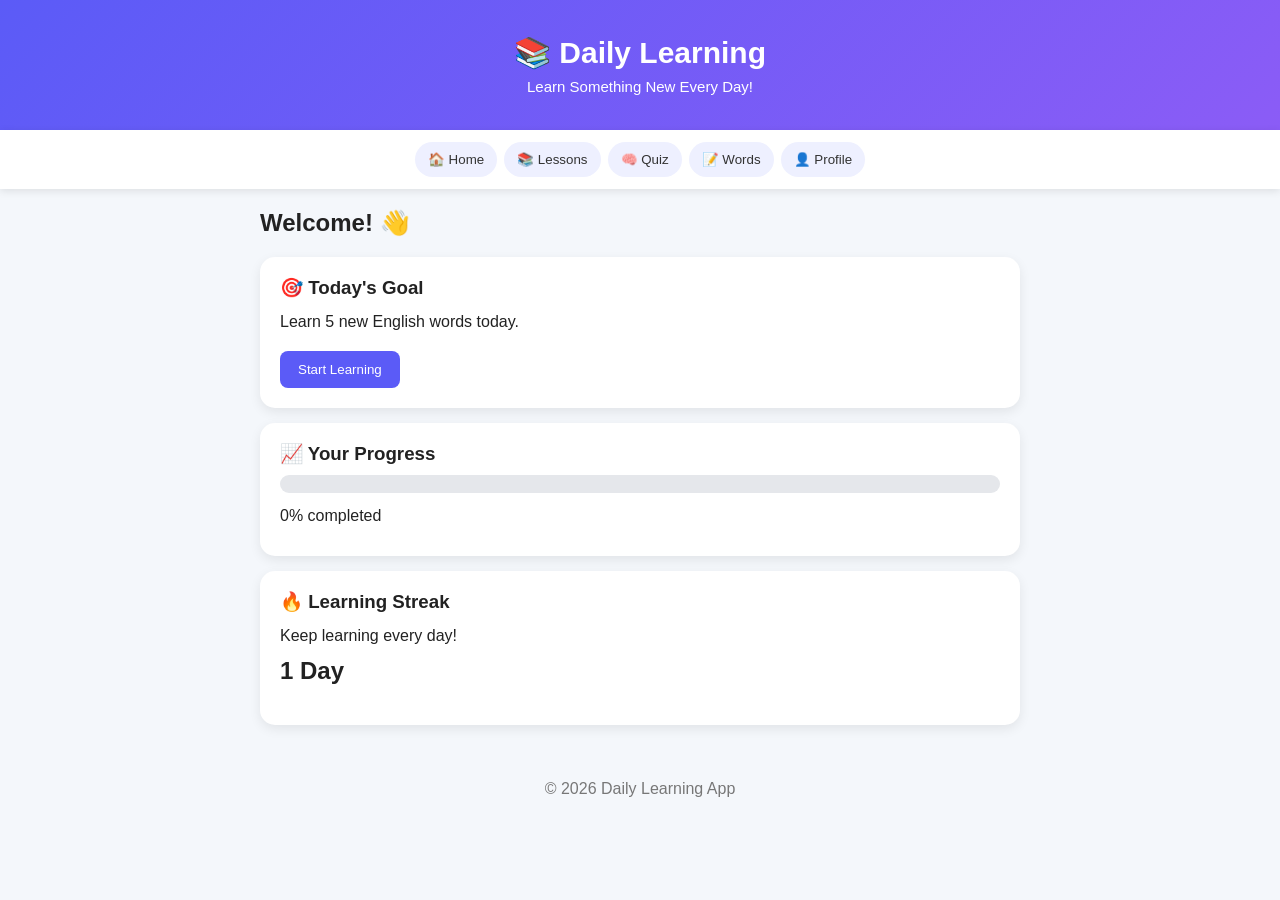
==== index.html @ ad8fcca2 "Create index.html" ====
<!DOCTYPE html>
<html lang="en">
<head>
<meta charset="UTF-8">
<meta name="viewport" content="width=device-width, initial-scale=1.0">

<title>Daily Learning App</title>

<style>
* {
    box-sizing: border-box;
    margin: 0;
    padding: 0;
}

body {
    font-family: Arial, sans-serif;
    background: #f4f7fb;
    color: #222;
    padding-bottom: 80px;
}

header {
    background: linear-gradient(135deg, #5b5bf7, #8b5cf6);
    color: white;
    text-align: center;
    padding: 35px 20px;
}

header h1 {
    font-size: 30px;
    margin-bottom: 8px;
}

header p {
    font-size: 15px;
}

nav {
    display: flex;
    justify-content: center;
    flex-wrap: wrap;
    gap: 7px;
    background: white;
    padding: 12px;
    box-shadow: 0 2px 8px rgba(0,0,0,0.1);
}

nav button {
    background: #eef0ff;
    color: #333;
    border: none;
    padding: 10px 13px;
    border-radius: 20px;
    cursor: pointer;
}

nav button:hover {
    background: #5b5bf7;
    color: white;
}

main {
    max-width: 800px;
    margin: auto;
    padding: 20px;
}

.page {
    display: none;
}

.page.active {
    display: block;
}

h2 {
    margin-bottom: 20px;
}

.card,
.word {
    background: white;
    padding: 20px;
    margin-bottom: 15px;
    border-radius: 15px;
    box-shadow: 0 4px 12px rgba(0,0,0,0.08);
}

.card h3,
.word h3 {
    margin-bottom: 10px;
}

.card p,
.word p {
    line-height: 1.6;
    margin-bottom: 8px;
}

.action-btn {
    background: #5b5bf7;
    color: white;
    border: none;
    padding: 11px 18px;
    border-radius: 8px;
    cursor: pointer;
    margin-top: 8px;
}

.action-btn:hover {
    opacity: 0.85;
}

.progress {
    width: 100%;
    height: 18px;
    background: #e5e7eb;
    border-radius: 20px;
    overflow: hidden;
    margin: 10px 0;
}

#progressBar {
    width: 0%;
    height: 100%;
    background: #5b5bf7;
    transition: 0.4s;
}

.quiz-option {
    display: block;
    width: 100%;
    text-align: left;
    margin: 8px 0;
    padding: 12px;
    border: none;
    border-radius: 8px;
    background: #eef0ff;
    cursor: pointer;
}

.quiz-option:hover {
    background: #dfe2ff;
}

#quizResult {
    margin-top: 15px;
    font-weight: bold;
}

footer {
    text-align: center;
    color: #777;
    padding: 20px;
}

@media (max-width: 600px) {

    header h1 {
        font-size: 25px;
    }

    nav button {
        font-size: 12px;
        padding: 8px 10px;
    }

    main {
        padding: 15px;
    }
}
</style>
</head>

<body>

<header>
    <h1>📚 Daily Learning</h1>
    <p>Learn Something New Every Day!</p>
</header>

<nav>
    <button onclick="showPage('home')">🏠 Home</button>
    <button onclick="showPage('lessons')">📚 Lessons</button>
    <button onclick="showPage('quiz')">🧠 Quiz</button>
    <button onclick="showPage('words')">📝 Words</button>
    <button onclick="showPage('profile')">👤 Profile</button>
</nav>

<main>

<!-- HOME -->
<section id="home" class="page active">

    <h2>Welcome! 👋</h2>

    <div class="card">
        <h3>🎯 Today's Goal</h3>
        <p>Learn 5 new English words today.</p>

        <button class="action-btn"
                onclick="showPage('words')">
            Start Learning
        </button>
    </div>

    <div class="card">

        <h3>📈 Your Progress</h3>

        <div class="progress">
            <div id="progressBar"></div>
        </div>

        <p id="progressText">
            0% completed
        </p>

    </div>

    <div class="card">
        <h3>🔥 Learning Streak</h3>
        <p>Keep learning every day!</p>
        <h2 id="streak">1 Day</h2>
    </div>

</section>


<!-- LESSONS -->
<section id="lessons" class="page">

    <h2>📚 Daily Lessons</h2>

    <div class="card">
        <h3>🗣️ English Speaking</h3>
        <p>
            Learn simple English sentences
            for daily conversations.
        </p>

        <button class="action-btn"
                onclick="completeLesson()">
            Complete Lesson
        </button>
    </div>

    <div class="card">

        <h3>💰 Finance Basics</h3>

        <p>
            Learn basic concepts of finance,
            investment and money management.
        </p>

        <button class="action-btn"
                onclick="completeLesson()">
            Complete Lesson
        </button>

    </div>

    <div class="card">

        <h3>💼 Career Skills</h3>

        <p>
            Improve communication,
            interview and professional skills.
        </p>

        <button class="action-btn"
                onclick="completeLesson()">
            Complete Lesson
        </button>

    </div>

</section>


<!-- QUIZ -->
<section id="quiz" class="page">

    <h2>🧠 Daily Quiz</h2>

    <div class="card">

        <h3>
            What does "Confident" mean?
        </h3>

        <button class="quiz-option"
                onclick="checkAnswer(false)">
            A. Afraid
        </button>

        <button class="quiz-option"
                onclick="checkAnswer(true)">
            B. Sure about yourself
        </button>

        <button class="quiz-option"
                onclick="checkAnswer(false)">
            C. Confused
        </button>

        <p id="quizResult"></p>

    </div>

</section>


<!-- WORDS -->
<section id="words" class="page">

    <h2>📝 Today's 5 Words</h2>

    <div class="word">
        <h3>1. Confident</h3>
        <p><b>Meaning:</b> Feeling sure about yourself.</p>
        <p><b>Example:</b> I am confident about my presentation.</p>
    </div>

    <div class="word">
        <h3>2. Improve</h3>
        <p><b>Meaning:</b> To become better.</p>
        <p><b>Example:</b> I want to improve my English.</p>
    </div>

    <div class="word">
        <h3>3. Career</h3>
        <p><b>Meaning:</b> Your professional journey.</p>
        <p><b>Example:</b> I want a successful career.</p>
    </div>

    <div class="word">
        <h3>4. Invest</h3>
        <p><b>Meaning:</b> Put money into something for future benefit.</p>
        <p><b>Example:</b> I want to invest my money wisely.</p>
    </div>

    <div class="word">
        <h3>5. Opportunity</h3>
        <p><b>Meaning:</b> A good chance to do something.</p>
        <p><b>Example:</b> This job is a great opportunity.</p>
    </div>

</section>


<!-- PROFILE -->
<section id="profile" class="page">

    <h2>👤 My Profile</h2>

    <div class="card">

        <h3>Student</h3>

        <p>🎯 Goal: Learn every day</p>

        <p>🔥 Learning streak:
            <span id="profileStreak">1 day</span>
        </p>

        <p>
            📚 Lessons completed:
            <span id="lessonsCompleted">0</span>
        </p>

        <p>
            🧠 Quiz Score:
            <span id="quizScore">0</span>
        </p>

    </div>

</section>

</main>


<footer>
    <p>© 2026 Daily Learning App</p>
</footer>


<script>

let progress = 0;
let lessons = 0;
let score = 0;


/* PAGE NAVIGATION */

function showPage(pageName) {

    const pages =
        document.querySelectorAll(".page");

    pages.forEach(function(page) {

        page.classList.remove("active");

    });

    document
        .getElementById(pageName)
        .classList.add("active");

    window.scrollTo({
        top: 0,
        behavior: "smooth"
    });
}


/* COMPLETE LESSON */

function completeLesson() {

    if (progress < 100) {

        progress += 20;

    }

    lessons++;

    if (progress > 100) {

        progress = 100;

    }

    document
        .getElementById("progressBar")
        .style.width = progress + "%";

    document
        .getElementById("progressText")
        .innerText =
        progress + "% completed";

    document
        .getElementById("lessonsCompleted")
        .innerText = lessons;

    alert("🎉 Lesson completed!");

}


/* QUIZ */

function checkAnswer(correct) {

    const result =
        document.getElementById("quizResult");

    if (correct) {

        result.innerText =
            "✅ Correct! Great job!";

        score++;

        document
            .getElementById("quizScore")
            .innerText = score;

    } else {

        result.innerText =
            "❌ Wrong answer. Try again!";

    }

}

</script>

</body>
</html
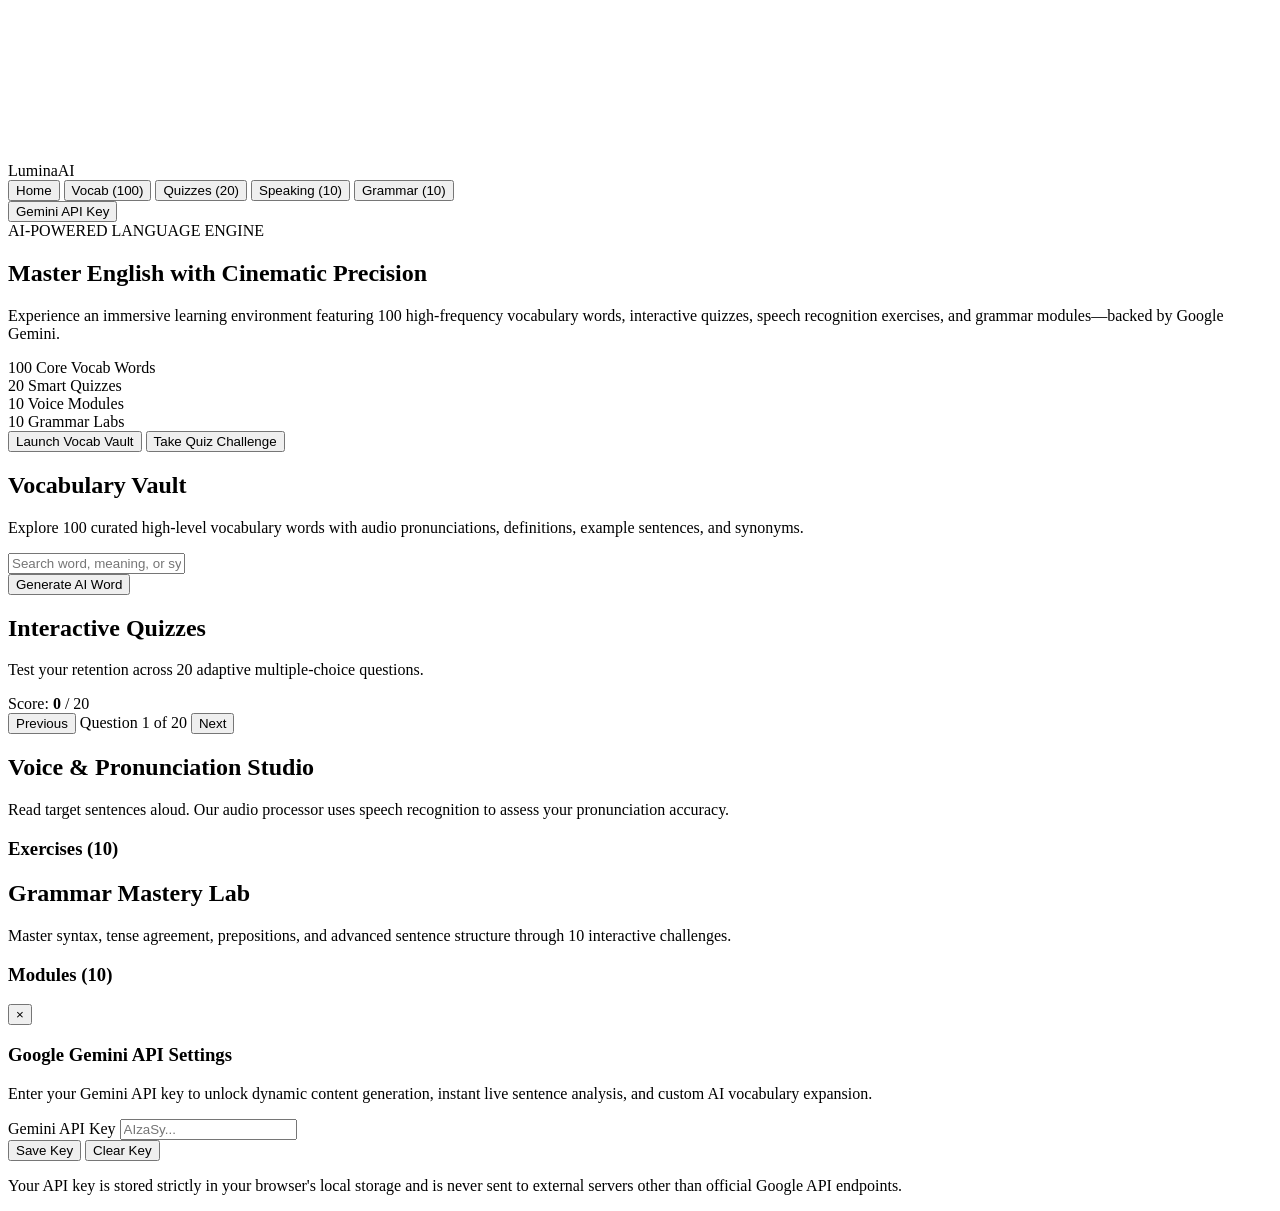
==== commit ef46dd6c: "Update index.html" ====
--- a/index.html
+++ b/index.html
@@ -1,489 +1,210 @@
 <!DOCTYPE html>
 <html lang="en">
 <head>
-<meta charset="UTF-8">
-<meta name="viewport" content="width=device-width, initial-scale=1.0">
-
-<title>Daily Learning App</title>
-
-<style>
-* {
-    box-sizing: border-box;
-    margin: 0;
-    padding: 0;
-}
-
-body {
-    font-family: Arial, sans-serif;
-    background: #f4f7fb;
-    color: #222;
-    padding-bottom: 80px;
-}
-
-header {
-    background: linear-gradient(135deg, #5b5bf7, #8b5cf6);
-    color: white;
-    text-align: center;
-    padding: 35px 20px;
-}
-
-header h1 {
-    font-size: 30px;
-    margin-bottom: 8px;
-}
-
-header p {
-    font-size: 15px;
-}
-
-nav {
-    display: flex;
-    justify-content: center;
-    flex-wrap: wrap;
-    gap: 7px;
-    background: white;
-    padding: 12px;
-    box-shadow: 0 2px 8px rgba(0,0,0,0.1);
-}
-
-nav button {
-    background: #eef0ff;
-    color: #333;
-    border: none;
-    padding: 10px 13px;
-    border-radius: 20px;
-    cursor: pointer;
-}
-
-nav button:hover {
-    background: #5b5bf7;
-    color: white;
-}
-
-main {
-    max-width: 800px;
-    margin: auto;
-    padding: 20px;
-}
-
-.page {
-    display: none;
-}
-
-.page.active {
-    display: block;
-}
-
-h2 {
-    margin-bottom: 20px;
-}
-
-.card,
-.word {
-    background: white;
-    padding: 20px;
-    margin-bottom: 15px;
-    border-radius: 15px;
-    box-shadow: 0 4px 12px rgba(0,0,0,0.08);
-}
-
-.card h3,
-.word h3 {
-    margin-bottom: 10px;
-}
-
-.card p,
-.word p {
-    line-height: 1.6;
-    margin-bottom: 8px;
-}
-
-.action-btn {
-    background: #5b5bf7;
-    color: white;
-    border: none;
-    padding: 11px 18px;
-    border-radius: 8px;
-    cursor: pointer;
-    margin-top: 8px;
-}
-
-.action-btn:hover {
-    opacity: 0.85;
-}
-
-.progress {
-    width: 100%;
-    height: 18px;
-    background: #e5e7eb;
-    border-radius: 20px;
-    overflow: hidden;
-    margin: 10px 0;
-}
-
-#progressBar {
-    width: 0%;
-    height: 100%;
-    background: #5b5bf7;
-    transition: 0.4s;
-}
-
-.quiz-option {
-    display: block;
-    width: 100%;
-    text-align: left;
-    margin: 8px 0;
-    padding: 12px;
-    border: none;
-    border-radius: 8px;
-    background: #eef0ff;
-    cursor: pointer;
-}
-
-.quiz-option:hover {
-    background: #dfe2ff;
-}
-
-#quizResult {
-    margin-top: 15px;
-    font-weight: bold;
-}
-
-footer {
-    text-align: center;
-    color: #777;
-    padding: 20px;
-}
-
-@media (max-width: 600px) {
-
-    header h1 {
-        font-size: 25px;
-    }
-
-    nav button {
-        font-size: 12px;
-        padding: 8px 10px;
-    }
-
-    main {
-        padding: 15px;
-    }
-}
-</style>
+  <meta charset="UTF-8" />
+  <meta name="viewport" content="width=device-width, initial-scale=1.0" />
+  <title>LuminaAI — Next-Gen English Learning</title>
+  <link rel="stylesheet" href="style.css" />
+  <link rel="preconnect" href="[fonts.googleapis.com](https://fonts.googleapis.com)">
+  <link rel="preconnect" href="[fonts.gstatic.com](https://fonts.gstatic.com)" crossorigin>
+  <link href="[fonts.googleapis.com](https://fonts.googleapis.com/css2?family=Plus+Jakarta+Sans:wght@300;400;500;600;700;800&family=Space+Grotesk:wght@500;700&display=swap)" rel="stylesheet">
+  <link rel="stylesheet" href="[cdnjs.cloudflare.com](https://cdnjs.cloudflare.com/ajax/libs/font-awesome/6.4.0/css/all.min.css)" />
 </head>
-
 <body>
-
-<header>
-    <h1>📚 Daily Learning</h1>
-    <p>Learn Something New Every Day!</p>
-</header>
-
-<nav>
-    <button onclick="showPage('home')">🏠 Home</button>
-    <button onclick="showPage('lessons')">📚 Lessons</button>
-    <button onclick="showPage('quiz')">🧠 Quiz</button>
-    <button onclick="showPage('words')">📝 Words</button>
-    <button onclick="showPage('profile')">👤 Profile</button>
-</nav>
-
-<main>
-
-<!-- HOME -->
-<section id="home" class="page active">
-
-    <h2>Welcome! 👋</h2>
-
-    <div class="card">
-        <h3>🎯 Today's Goal</h3>
-        <p>Learn 5 new English words today.</p>
-
-        <button class="action-btn"
-                onclick="showPage('words')">
-            Start Learning
-        </button>
+  <!-- Canvas background for animated floating particles -->
+  <canvas id="particle-canvas"></canvas>
+
+  <!-- Dynamic Background Glow Gradients -->
+  <div class="bg-glow blob-1"></div>
+  <div class="bg-glow blob-2"></div>
+
+  <!-- Header / Navigation -->
+  <header class="navbar glass-panel">
+    <div class="logo">
+      <i class="fa-solid fa-brain-circuit neon-icon"></i>
+      <span>Lumina<span class="highlight">AI</span></span>
     </div>
-
-    <div class="card">
-
-        <h3>📈 Your Progress</h3>
-
-        <div class="progress">
-            <div id="progressBar"></div>
-        </div>
-
-        <p id="progressText">
-            0% completed
+    <nav class="nav-links">
+      <button class="nav-btn active" data-target="hero-section"><i class="fa-solid fa-house"></i> Home</button>
+      <button class="nav-btn" data-target="vocab-section"><i class="fa-solid fa-book-bookmark"></i> Vocab (100)</button>
+      <button class="nav-btn" data-target="quiz-section"><i class="fa-solid fa-lightbulb"></i> Quizzes (20)</button>
+      <button class="nav-btn" data-target="speaking-section"><i class="fa-solid fa-microphone-lines"></i> Speaking (10)</button>
+      <button class="nav-btn" data-target="grammar-section"><i class="fa-solid fa-wand-magic-sparkles"></i> Grammar (10)</button>
+    </nav>
+    <div class="api-key-container">
+      <button id="api-modal-btn" class="neon-btn btn-sm">
+        <i class="fa-solid fa-key"></i> <span id="api-status-text">Gemini API Key</span>
+      </button>
+    </div>
+  </header>
+
+  <!-- Main Container -->
+  <main class="main-content">
+
+    <!-- HERO SECTION -->
+    <section id="hero-section" class="app-section active">
+      <div class="hero-card glass-panel">
+        <div class="badge"><i class="fa-solid fa-sparkles"></i> AI-POWERED LANGUAGE ENGINE</div>
+        <h1 class="hero-title">Master English with <span class="gradient-text">Cinematic Precision</span></h1>
+        <p class="hero-subtitle">
+          Experience an immersive learning environment featuring 100 high-frequency vocabulary words, interactive quizzes, speech recognition exercises, and grammar modules—backed by Google Gemini.
         </p>
 
+        <div class="hero-stats-grid">
+          <div class="stat-box glass-card">
+            <span class="stat-num">100</span>
+            <span class="stat-label">Core Vocab Words</span>
+          </div>
+          <div class="stat-box glass-card">
+            <span class="stat-num">20</span>
+            <span class="stat-label">Smart Quizzes</span>
+          </div>
+          <div class="stat-box glass-card">
+            <span class="stat-num">10</span>
+            <span class="stat-label">Voice Modules</span>
+          </div>
+          <div class="stat-box glass-card">
+            <span class="stat-num">10</span>
+            <span class="stat-label">Grammar Labs</span>
+          </div>
+        </div>
+
+        <div class="hero-actions">
+          <button class="neon-btn btn-lg start-btn" onclick="switchSection('vocab-section')">
+            <i class="fa-solid fa-rocket"></i> Launch Vocab Vault
+          </button>
+          <button class="glass-btn btn-lg" onclick="switchSection('quiz-section')">
+            <i class="fa-solid fa-gamepad"></i> Take Quiz Challenge
+          </button>
+        </div>
+      </div>
+    </section>
+
+    <!-- VOCABULARY SECTION -->
+    <section id="vocab-section" class="app-section">
+      <div class="section-header">
+        <div>
+          <h2><i class="fa-solid fa-book-open neon-icon"></i> Vocabulary Vault</h2>
+          <p>Explore 100 curated high-level vocabulary words with audio pronunciations, definitions, example sentences, and synonyms.</p>
+        </div>
+        <div class="vocab-controls">
+          <div class="search-box glass-input">
+            <i class="fa-solid fa-magnifying-glass"></i>
+            <input type="text" id="vocab-search" placeholder="Search word, meaning, or synonym..." />
+          </div>
+          <button id="generate-ai-vocab-btn" class="neon-btn btn-sm">
+            <i class="fa-solid fa-wand-magic-sparkles"></i> Generate AI Word
+          </button>
+        </div>
+      </div>
+
+      <div class="vocab-grid" id="vocab-container">
+        <!-- Rendered dynamically by app.js -->
+      </div>
+    </section>
+
+    <!-- QUIZ SECTION -->
+    <section id="quiz-section" class="app-section">
+      <div class="section-header">
+        <div>
+          <h2><i class="fa-solid fa-brain neon-icon"></i> Interactive Quizzes</h2>
+          <p>Test your retention across 20 adaptive multiple-choice questions.</p>
+        </div>
+        <div class="quiz-score-badge glass-card">
+          <span>Score: </span><strong id="quiz-score">0</strong> / <span id="quiz-total">20</span>
+        </div>
+      </div>
+
+      <div class="quiz-container glass-panel">
+        <div class="quiz-progress-bar">
+          <div id="quiz-progress-fill" class="progress-fill"></div>
+        </div>
+        
+        <div id="quiz-card-content">
+          <!-- Quiz card rendered by app.js -->
+        </div>
+
+        <div class="quiz-footer-nav">
+          <button id="prev-quiz-btn" class="glass-btn"><i class="fa-solid fa-arrow-left"></i> Previous</button>
+          <span id="quiz-tracker-text">Question 1 of 20</span>
+          <button id="next-quiz-btn" class="neon-btn">Next <i class="fa-solid fa-arrow-right"></i></button>
+        </div>
+      </div>
+    </section>
+
+    <!-- SPEAKING SECTION -->
+    <section id="speaking-section" class="app-section">
+      <div class="section-header">
+        <div>
+          <h2><i class="fa-solid fa-microphone neon-icon"></i> Voice & Pronunciation Studio</h2>
+          <p>Read target sentences aloud. Our audio processor uses speech recognition to assess your pronunciation accuracy.</p>
+        </div>
+      </div>
+
+      <div class="speaking-layout">
+        <div class="speaking-sidebar glass-panel">
+          <h3>Exercises (10)</h3>
+          <ul id="speaking-list" class="exercise-menu-list">
+            <!-- Rendered by app.js -->
+          </ul>
+        </div>
+
+        <div class="speaking-main glass-panel">
+          <div id="speaking-display">
+            <!-- Active speaking exercise rendered by app.js -->
+          </div>
+        </div>
+      </div>
+    </section>
+
+    <!-- GRAMMAR SECTION -->
+    <section id="grammar-section" class="app-section">
+      <div class="section-header">
+        <div>
+          <h2><i class="fa-solid fa-shield-halved neon-icon"></i> Grammar Mastery Lab</h2>
+          <p>Master syntax, tense agreement, prepositions, and advanced sentence structure through 10 interactive challenges.</p>
+        </div>
+      </div>
+
+      <div class="grammar-layout">
+        <div class="grammar-sidebar glass-panel">
+          <h3>Modules (10)</h3>
+          <ul id="grammar-list" class="exercise-menu-list">
+            <!-- Rendered by app.js -->
+          </ul>
+        </div>
+
+        <div class="grammar-main glass-panel">
+          <div id="grammar-display">
+            <!-- Active grammar exercise rendered by app.js -->
+          </div>
+        </div>
+      </div>
+    </section>
+
+  </main>
+
+  <!-- API KEY MODAL -->
+  <div id="api-modal" class="modal-overlay">
+    <div class="modal-card glass-panel">
+      <button id="close-modal-btn" class="close-btn">&times;</button>
+      <h3><i class="fa-solid fa-key neon-icon"></i> Google Gemini API Settings</h3>
+      <p>Enter your Gemini API key to unlock dynamic content generation, instant live sentence analysis, and custom AI vocabulary expansion.</p>
+      
+      <div class="modal-input-group">
+        <label for="gemini-key-input">Gemini API Key</label>
+        <input type="password" id="gemini-key-input" class="glass-input-field" placeholder="AIzaSy..." />
+      </div>
+
+      <div class="modal-actions">
+        <button id="save-api-key-btn" class="neon-btn"><i class="fa-solid fa-floppy-disk"></i> Save Key</button>
+        <button id="clear-api-key-btn" class="glass-btn btn-danger">Clear Key</button>
+      </div>
+      <p class="small-text">Your API key is stored strictly in your browser's local storage and is never sent to external servers other than official Google API endpoints.</p>
     </div>
-
-    <div class="card">
-        <h3>🔥 Learning Streak</h3>
-        <p>Keep learning every day!</p>
-        <h2 id="streak">1 Day</h2>
-    </div>
-
-</section>
-
-
-<!-- LESSONS -->
-<section id="lessons" class="page">
-
-    <h2>📚 Daily Lessons</h2>
-
-    <div class="card">
-        <h3>🗣️ English Speaking</h3>
-        <p>
-            Learn simple English sentences
-            for daily conversations.
-        </p>
-
-        <button class="action-btn"
-                onclick="completeLesson()">
-            Complete Lesson
-        </button>
-    </div>
-
-    <div class="card">
-
-        <h3>💰 Finance Basics</h3>
-
-        <p>
-            Learn basic concepts of finance,
-            investment and money management.
-        </p>
-
-        <button class="action-btn"
-                onclick="completeLesson()">
-            Complete Lesson
-        </button>
-
-    </div>
-
-    <div class="card">
-
-        <h3>💼 Career Skills</h3>
-
-        <p>
-            Improve communication,
-            interview and professional skills.
-        </p>
-
-        <button class="action-btn"
-                onclick="completeLesson()">
-            Complete Lesson
-        </button>
-
-    </div>
-
-</section>
-
-
-<!-- QUIZ -->
-<section id="quiz" class="page">
-
-    <h2>🧠 Daily Quiz</h2>
-
-    <div class="card">
-
-        <h3>
-            What does "Confident" mean?
-        </h3>
-
-        <button class="quiz-option"
-                onclick="checkAnswer(false)">
-            A. Afraid
-        </button>
-
-        <button class="quiz-option"
-                onclick="checkAnswer(true)">
-            B. Sure about yourself
-        </button>
-
-        <button class="quiz-option"
-                onclick="checkAnswer(false)">
-            C. Confused
-        </button>
-
-        <p id="quizResult"></p>
-
-    </div>
-
-</section>
-
-
-<!-- WORDS -->
-<section id="words" class="page">
-
-    <h2>📝 Today's 5 Words</h2>
-
-    <div class="word">
-        <h3>1. Confident</h3>
-        <p><b>Meaning:</b> Feeling sure about yourself.</p>
-        <p><b>Example:</b> I am confident about my presentation.</p>
-    </div>
-
-    <div class="word">
-        <h3>2. Improve</h3>
-        <p><b>Meaning:</b> To become better.</p>
-        <p><b>Example:</b> I want to improve my English.</p>
-    </div>
-
-    <div class="word">
-        <h3>3. Career</h3>
-        <p><b>Meaning:</b> Your professional journey.</p>
-        <p><b>Example:</b> I want a successful career.</p>
-    </div>
-
-    <div class="word">
-        <h3>4. Invest</h3>
-        <p><b>Meaning:</b> Put money into something for future benefit.</p>
-        <p><b>Example:</b> I want to invest my money wisely.</p>
-    </div>
-
-    <div class="word">
-        <h3>5. Opportunity</h3>
-        <p><b>Meaning:</b> A good chance to do something.</p>
-        <p><b>Example:</b> This job is a great opportunity.</p>
-    </div>
-
-</section>
-
-
-<!-- PROFILE -->
-<section id="profile" class="page">
-
-    <h2>👤 My Profile</h2>
-
-    <div class="card">
-
-        <h3>Student</h3>
-
-        <p>🎯 Goal: Learn every day</p>
-
-        <p>🔥 Learning streak:
-            <span id="profileStreak">1 day</span>
-        </p>
-
-        <p>
-            📚 Lessons completed:
-            <span id="lessonsCompleted">0</span>
-        </p>
-
-        <p>
-            🧠 Quiz Score:
-            <span id="quizScore">0</span>
-        </p>
-
-    </div>
-
-</section>
-
-</main>
-
-
-<footer>
-    <p>© 2026 Daily Learning App</p>
-</footer>
-
-
-<script>
-
-let progress = 0;
-let lessons = 0;
-let score = 0;
-
-
-/* PAGE NAVIGATION */
-
-function showPage(pageName) {
-
-    const pages =
-        document.querySelectorAll(".page");
-
-    pages.forEach(function(page) {
-
-        page.classList.remove("active");
-
-    });
-
-    document
-        .getElementById(pageName)
-        .classList.add("active");
-
-    window.scrollTo({
-        top: 0,
-        behavior: "smooth"
-    });
-}
-
-
-/* COMPLETE LESSON */
-
-function completeLesson() {
-
-    if (progress < 100) {
-
-        progress += 20;
-
-    }
-
-    lessons++;
-
-    if (progress > 100) {
-
-        progress = 100;
-
-    }
-
-    document
-        .getElementById("progressBar")
-        .style.width = progress + "%";
-
-    document
-        .getElementById("progressText")
-        .innerText =
-        progress + "% completed";
-
-    document
-        .getElementById("lessonsCompleted")
-        .innerText = lessons;
-
-    alert("🎉 Lesson completed!");
-
-}
-
-
-/* QUIZ */
-
-function checkAnswer(correct) {
-
-    const result =
-        document.getElementById("quizResult");
-
-    if (correct) {
-
-        result.innerText =
-            "✅ Correct! Great job!";
-
-        score++;
-
-        document
-            .getElementById("quizScore")
-            .innerText = score;
-
-    } else {
-
-        result.innerText =
-            "❌ Wrong answer. Try again!";
-
-    }
-
-}
-
-</script>
-
+  </div>
+
+  <script src="ai.js"></script>
+  <script src="app.js"></script>
 </body>
-</html
+</html>
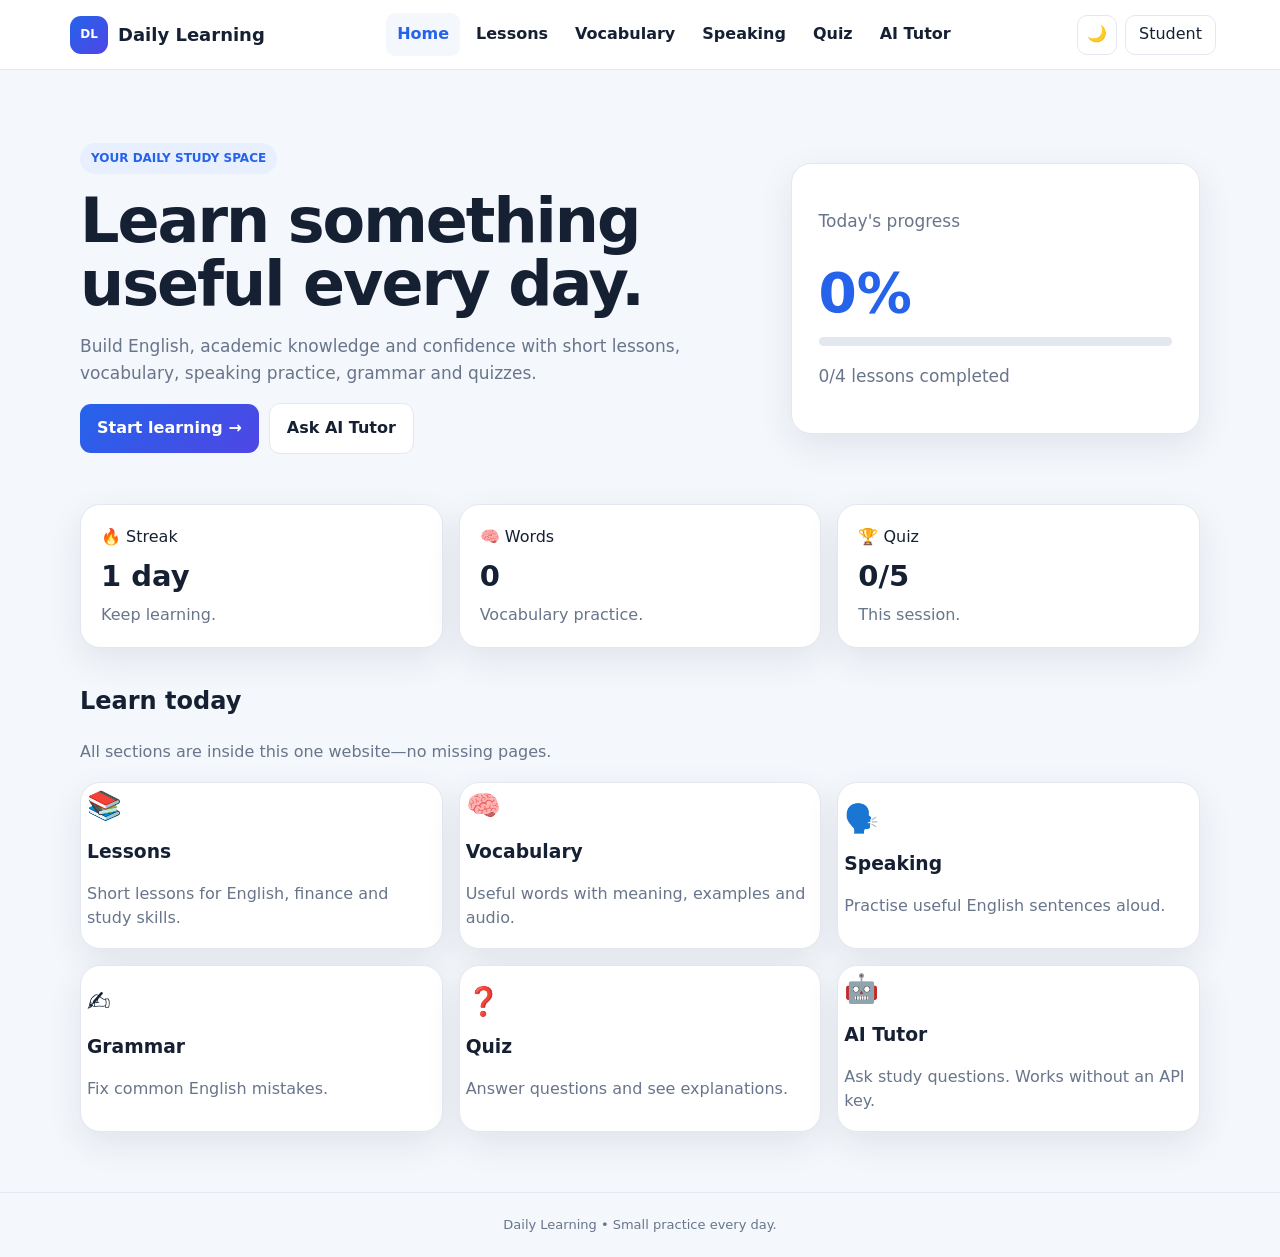
==== commit bdab6503: "Add files via upload" ====
--- a/index.html
+++ b/index.html
@@ -1,210 +1,32 @@
-<!DOCTYPE html>
+<!doctype html>
 <html lang="en">
 <head>
-  <meta charset="UTF-8" />
-  <meta name="viewport" content="width=device-width, initial-scale=1.0" />
-  <title>LuminaAI — Next-Gen English Learning</title>
-  <link rel="stylesheet" href="style.css" />
-  <link rel="preconnect" href="[fonts.googleapis.com](https://fonts.googleapis.com)">
-  <link rel="preconnect" href="[fonts.gstatic.com](https://fonts.gstatic.com)" crossorigin>
-  <link href="[fonts.googleapis.com](https://fonts.googleapis.com/css2?family=Plus+Jakarta+Sans:wght@300;400;500;600;700;800&family=Space+Grotesk:wght@500;700&display=swap)" rel="stylesheet">
-  <link rel="stylesheet" href="[cdnjs.cloudflare.com](https://cdnjs.cloudflare.com/ajax/libs/font-awesome/6.4.0/css/all.min.css)" />
+<meta charset="utf-8">
+<meta name="viewport" content="width=device-width,initial-scale=1">
+<meta name="theme-color" content="#2563eb">
+<title>Daily Learning</title>
+<link rel="stylesheet" href="style.css">
 </head>
 <body>
-  <!-- Canvas background for animated floating particles -->
-  <canvas id="particle-canvas"></canvas>
-
-  <!-- Dynamic Background Glow Gradients -->
-  <div class="bg-glow blob-1"></div>
-  <div class="bg-glow blob-2"></div>
-
-  <!-- Header / Navigation -->
-  <header class="navbar glass-panel">
-    <div class="logo">
-      <i class="fa-solid fa-brain-circuit neon-icon"></i>
-      <span>Lumina<span class="highlight">AI</span></span>
-    </div>
-    <nav class="nav-links">
-      <button class="nav-btn active" data-target="hero-section"><i class="fa-solid fa-house"></i> Home</button>
-      <button class="nav-btn" data-target="vocab-section"><i class="fa-solid fa-book-bookmark"></i> Vocab (100)</button>
-      <button class="nav-btn" data-target="quiz-section"><i class="fa-solid fa-lightbulb"></i> Quizzes (20)</button>
-      <button class="nav-btn" data-target="speaking-section"><i class="fa-solid fa-microphone-lines"></i> Speaking (10)</button>
-      <button class="nav-btn" data-target="grammar-section"><i class="fa-solid fa-wand-magic-sparkles"></i> Grammar (10)</button>
-    </nav>
-    <div class="api-key-container">
-      <button id="api-modal-btn" class="neon-btn btn-sm">
-        <i class="fa-solid fa-key"></i> <span id="api-status-text">Gemini API Key</span>
-      </button>
-    </div>
-  </header>
-
-  <!-- Main Container -->
-  <main class="main-content">
-
-    <!-- HERO SECTION -->
-    <section id="hero-section" class="app-section active">
-      <div class="hero-card glass-panel">
-        <div class="badge"><i class="fa-solid fa-sparkles"></i> AI-POWERED LANGUAGE ENGINE</div>
-        <h1 class="hero-title">Master English with <span class="gradient-text">Cinematic Precision</span></h1>
-        <p class="hero-subtitle">
-          Experience an immersive learning environment featuring 100 high-frequency vocabulary words, interactive quizzes, speech recognition exercises, and grammar modules—backed by Google Gemini.
-        </p>
-
-        <div class="hero-stats-grid">
-          <div class="stat-box glass-card">
-            <span class="stat-num">100</span>
-            <span class="stat-label">Core Vocab Words</span>
-          </div>
-          <div class="stat-box glass-card">
-            <span class="stat-num">20</span>
-            <span class="stat-label">Smart Quizzes</span>
-          </div>
-          <div class="stat-box glass-card">
-            <span class="stat-num">10</span>
-            <span class="stat-label">Voice Modules</span>
-          </div>
-          <div class="stat-box glass-card">
-            <span class="stat-num">10</span>
-            <span class="stat-label">Grammar Labs</span>
-          </div>
-        </div>
-
-        <div class="hero-actions">
-          <button class="neon-btn btn-lg start-btn" onclick="switchSection('vocab-section')">
-            <i class="fa-solid fa-rocket"></i> Launch Vocab Vault
-          </button>
-          <button class="glass-btn btn-lg" onclick="switchSection('quiz-section')">
-            <i class="fa-solid fa-gamepad"></i> Take Quiz Challenge
-          </button>
-        </div>
-      </div>
-    </section>
-
-    <!-- VOCABULARY SECTION -->
-    <section id="vocab-section" class="app-section">
-      <div class="section-header">
-        <div>
-          <h2><i class="fa-solid fa-book-open neon-icon"></i> Vocabulary Vault</h2>
-          <p>Explore 100 curated high-level vocabulary words with audio pronunciations, definitions, example sentences, and synonyms.</p>
-        </div>
-        <div class="vocab-controls">
-          <div class="search-box glass-input">
-            <i class="fa-solid fa-magnifying-glass"></i>
-            <input type="text" id="vocab-search" placeholder="Search word, meaning, or synonym..." />
-          </div>
-          <button id="generate-ai-vocab-btn" class="neon-btn btn-sm">
-            <i class="fa-solid fa-wand-magic-sparkles"></i> Generate AI Word
-          </button>
-        </div>
-      </div>
-
-      <div class="vocab-grid" id="vocab-container">
-        <!-- Rendered dynamically by app.js -->
-      </div>
-    </section>
-
-    <!-- QUIZ SECTION -->
-    <section id="quiz-section" class="app-section">
-      <div class="section-header">
-        <div>
-          <h2><i class="fa-solid fa-brain neon-icon"></i> Interactive Quizzes</h2>
-          <p>Test your retention across 20 adaptive multiple-choice questions.</p>
-        </div>
-        <div class="quiz-score-badge glass-card">
-          <span>Score: </span><strong id="quiz-score">0</strong> / <span id="quiz-total">20</span>
-        </div>
-      </div>
-
-      <div class="quiz-container glass-panel">
-        <div class="quiz-progress-bar">
-          <div id="quiz-progress-fill" class="progress-fill"></div>
-        </div>
-        
-        <div id="quiz-card-content">
-          <!-- Quiz card rendered by app.js -->
-        </div>
-
-        <div class="quiz-footer-nav">
-          <button id="prev-quiz-btn" class="glass-btn"><i class="fa-solid fa-arrow-left"></i> Previous</button>
-          <span id="quiz-tracker-text">Question 1 of 20</span>
-          <button id="next-quiz-btn" class="neon-btn">Next <i class="fa-solid fa-arrow-right"></i></button>
-        </div>
-      </div>
-    </section>
-
-    <!-- SPEAKING SECTION -->
-    <section id="speaking-section" class="app-section">
-      <div class="section-header">
-        <div>
-          <h2><i class="fa-solid fa-microphone neon-icon"></i> Voice & Pronunciation Studio</h2>
-          <p>Read target sentences aloud. Our audio processor uses speech recognition to assess your pronunciation accuracy.</p>
-        </div>
-      </div>
-
-      <div class="speaking-layout">
-        <div class="speaking-sidebar glass-panel">
-          <h3>Exercises (10)</h3>
-          <ul id="speaking-list" class="exercise-menu-list">
-            <!-- Rendered by app.js -->
-          </ul>
-        </div>
-
-        <div class="speaking-main glass-panel">
-          <div id="speaking-display">
-            <!-- Active speaking exercise rendered by app.js -->
-          </div>
-        </div>
-      </div>
-    </section>
-
-    <!-- GRAMMAR SECTION -->
-    <section id="grammar-section" class="app-section">
-      <div class="section-header">
-        <div>
-          <h2><i class="fa-solid fa-shield-halved neon-icon"></i> Grammar Mastery Lab</h2>
-          <p>Master syntax, tense agreement, prepositions, and advanced sentence structure through 10 interactive challenges.</p>
-        </div>
-      </div>
-
-      <div class="grammar-layout">
-        <div class="grammar-sidebar glass-panel">
-          <h3>Modules (10)</h3>
-          <ul id="grammar-list" class="exercise-menu-list">
-            <!-- Rendered by app.js -->
-          </ul>
-        </div>
-
-        <div class="grammar-main glass-panel">
-          <div id="grammar-display">
-            <!-- Active grammar exercise rendered by app.js -->
-          </div>
-        </div>
-      </div>
-    </section>
-
-  </main>
-
-  <!-- API KEY MODAL -->
-  <div id="api-modal" class="modal-overlay">
-    <div class="modal-card glass-panel">
-      <button id="close-modal-btn" class="close-btn">&times;</button>
-      <h3><i class="fa-solid fa-key neon-icon"></i> Google Gemini API Settings</h3>
-      <p>Enter your Gemini API key to unlock dynamic content generation, instant live sentence analysis, and custom AI vocabulary expansion.</p>
-      
-      <div class="modal-input-group">
-        <label for="gemini-key-input">Gemini API Key</label>
-        <input type="password" id="gemini-key-input" class="glass-input-field" placeholder="AIzaSy..." />
-      </div>
-
-      <div class="modal-actions">
-        <button id="save-api-key-btn" class="neon-btn"><i class="fa-solid fa-floppy-disk"></i> Save Key</button>
-        <button id="clear-api-key-btn" class="glass-btn btn-danger">Clear Key</button>
-      </div>
-      <p class="small-text">Your API key is stored strictly in your browser's local storage and is never sent to external servers other than official Google API endpoints.</p>
-    </div>
-  </div>
-
-  <script src="ai.js"></script>
-  <script src="app.js"></script>
+<div id="toast" class="toast"></div>
+<header class="topbar">
+  <button class="brand" data-page="home"><span class="logo">DL</span><span>Daily Learning</span></button>
+  <nav class="nav">
+    <button data-page="home">Home</button><button data-page="lessons">Lessons</button>
+    <button data-page="vocabulary">Vocabulary</button><button data-page="speaking">Speaking</button>
+    <button data-page="quiz">Quiz</button><button data-page="ai">AI Tutor</button>
+  </nav>
+  <div class="actions"><button class="circle" id="themeBtn">🌙</button><button class="circle mobile-only" id="menuBtn">☰</button><button class="profile-btn" data-action="profile">Student</button></div>
+</header>
+<div id="mobileNav" class="mobile-nav">
+  <button data-page="home">🏠 Home</button><button data-page="lessons">📚 Lessons</button>
+  <button data-page="vocabulary">🧠 Vocabulary</button><button data-page="speaking">🗣️ Speaking</button>
+  <button data-page="grammar">✍️ Grammar</button><button data-page="quiz">❓ Quiz</button>
+  <button data-page="ai">🤖 AI Tutor</button><button data-page="progress">📊 Progress</button>
+</div>
+<main id="app"></main>
+<footer>Daily Learning • Small practice every day.</footer>
+<div id="modal" class="modal hidden"></div>
+<script src="script.js"></script>
 </body>
-</html>
+</html>
--- a/style.css
+++ b/style.css
@@ -0,0 +1,22 @@
+*{box-sizing:border-box}html{scroll-behavior:smooth}
+:root{--bg:#f4f7fb;--card:#fff;--text:#162033;--muted:#68758a;--line:#e3e8f0;--blue:#2563eb;--blue2:#4f46e5;--green:#16a34a;--red:#dc2626;--shadow:0 12px 35px rgba(28,45,78,.09)}
+body.dark{--bg:#0c1424;--card:#151f33;--text:#f3f6fc;--muted:#aab5c7;--line:#2a3850;--shadow:0 15px 38px rgba(0,0,0,.3)}
+body{margin:0;background:var(--bg);color:var(--text);font-family:Inter,system-ui,-apple-system,"Segoe UI",sans-serif;line-height:1.55}
+button,input{font:inherit}button{cursor:pointer;color:inherit}.topbar{height:70px;position:sticky;top:0;z-index:30;display:flex;align-items:center;justify-content:space-between;padding:0 5%;background:var(--card);border-bottom:1px solid var(--line)}
+.brand{border:0;background:none;display:flex;gap:10px;align-items:center;font-weight:850;font-size:18px}.logo{width:38px;height:38px;border-radius:11px;background:linear-gradient(135deg,var(--blue),var(--blue2));color:#fff;display:grid;place-items:center;font-size:12px}
+.nav{display:flex;gap:5px}.nav button,.mobile-nav button{border:0;background:none;padding:9px 11px;border-radius:9px;font-weight:650}.nav button:hover,.nav button.active,.mobile-nav button:hover{background:var(--bg);color:var(--blue)}
+.actions{display:flex;align-items:center;gap:8px}.circle,.profile-btn{border:1px solid var(--line);background:var(--card);border-radius:10px;height:40px}.circle{width:40px}.profile-btn{padding:0 13px}.mobile-only{display:none}
+.mobile-nav{display:none;background:var(--card);border-bottom:1px solid var(--line);padding:10px 5%;position:fixed;top:70px;left:0;right:0;z-index:29}.mobile-nav.open{display:grid}.mobile-nav button{text-align:left;padding:12px}
+main{width:min(1120px,92%);margin:auto;min-height:calc(100vh - 120px);padding:38px 0 60px}footer{text-align:center;padding:22px;color:var(--muted);border-top:1px solid var(--line);font-size:13px}
+.hero{display:grid;grid-template-columns:1.25fr .75fr;gap:28px;align-items:center;padding:35px 0}.eyebrow{display:inline-block;background:#e8efff;color:var(--blue);padding:6px 11px;border-radius:99px;font-size:12px;font-weight:800}.dark .eyebrow{background:#1c315e}
+h1{font-size:clamp(38px,6vw,62px);line-height:1.03;letter-spacing:-2px;margin:15px 0}.hero p{font-size:17px;color:var(--muted);max-width:680px}.hero-card,.card,.stat{background:var(--card);border:1px solid var(--line);border-radius:20px;box-shadow:var(--shadow)}.hero-card{padding:27px}.big{font-size:55px;font-weight:900;color:var(--blue)}
+.btn{border:0;border-radius:11px;padding:12px 17px;font-weight:800}.primary{background:linear-gradient(135deg,var(--blue),var(--blue2));color:#fff}.secondary{background:var(--card);border:1px solid var(--line)}.danger{background:#fee2e2;color:#991b1b}.btn:hover{transform:translateY(-1px)}
+.row{display:flex;gap:10px;flex-wrap:wrap;align-items:center}.stats,.grid{display:grid;grid-template-columns:repeat(3,1fr);gap:16px}.stats{margin-top:15px}.stat{padding:20px}.stat strong{font-size:29px;display:block;margin:4px 0}.muted{color:var(--muted)}
+.section{margin-top:35px}.grid{margin-top:17px}.feature{min-height:160px;text-align:left}.feature .ico{font-size:28px}.feature h3{margin:9px 0 5px}
+.head{margin-bottom:20px}.head h2{font-size:32px;margin:0 0 5px}.lesson{display:grid;grid-template-columns:2fr 1fr;gap:18px}.lesson-main{padding:28px}.tip{background:rgba(37,99,235,.08);border-left:4px solid var(--blue);padding:14px;border-radius:8px;margin:18px 0}.progress{height:9px;background:var(--line);border-radius:99px;overflow:hidden}.progress i{display:block;height:100%;background:linear-gradient(90deg,var(--blue),var(--blue2))}
+.word{text-align:center;padding:34px}.word h1{font-size:48px;letter-spacing:0;margin:8px 0}.phonetic{color:var(--blue);font-weight:800}.example{background:var(--bg);padding:15px;border-radius:12px;margin:18px 0}
+.options{display:grid;gap:10px;margin:18px 0}.option{padding:14px;text-align:left;border:1px solid var(--line);background:var(--card);border-radius:12px}.option.correct{border-color:var(--green);background:rgba(22,163,74,.1)}.option.wrong{border-color:var(--red);background:rgba(220,38,38,.1)}
+.chat{max-width:850px;margin:auto}.messages{display:grid;gap:10px;margin-bottom:12px;max-height:470px;overflow:auto}.msg{padding:13px 15px;border-radius:14px;max-width:85%;white-space:pre-wrap}.user{justify-self:end;background:var(--blue);color:#fff}.bot{justify-self:start;background:var(--card);border:1px solid var(--line)}.chatbar{display:flex;gap:8px}.chatbar input,.field{flex:1;padding:13px;border:1px solid var(--line);background:var(--card);color:var(--text);border-radius:11px;outline:0}.chatbar input:focus,.field:focus{border-color:var(--blue)}.quick{display:flex;gap:7px;flex-wrap:wrap;margin:12px 0}.quick button{border:1px solid var(--line);background:var(--card);padding:8px 11px;border-radius:99px}
+.modal{position:fixed;inset:0;background:rgba(0,0,0,.5);display:grid;place-items:center;padding:20px;z-index:50}.modal.hidden{display:none}.modal-box{width:min(440px,100%);background:var(--card);border-radius:20px;padding:24px}.field{width:100%;margin:7px 0 12px}.toast{position:fixed;right:18px;bottom:18px;background:#111827;color:#fff;padding:12px 16px;border-radius:10px;opacity:0;pointer-events:none;z-index:70;transition:.2s}.toast.show{opacity:1}
+@media(max-width:850px){.nav{display:none}.mobile-only{display:block}.hero,.lesson{grid-template-columns:1fr}.stats,.grid{grid-template-columns:1fr 1fr}}
+@media(max-width:560px){main{width:94%;padding-top:25px}.stats,.grid{grid-template-columns:1fr}.hero{padding-top:15px}.chatbar{flex-direction:column}h1{font-size:42px}.word h1{font-size:38px}.profile-btn{display:none}}
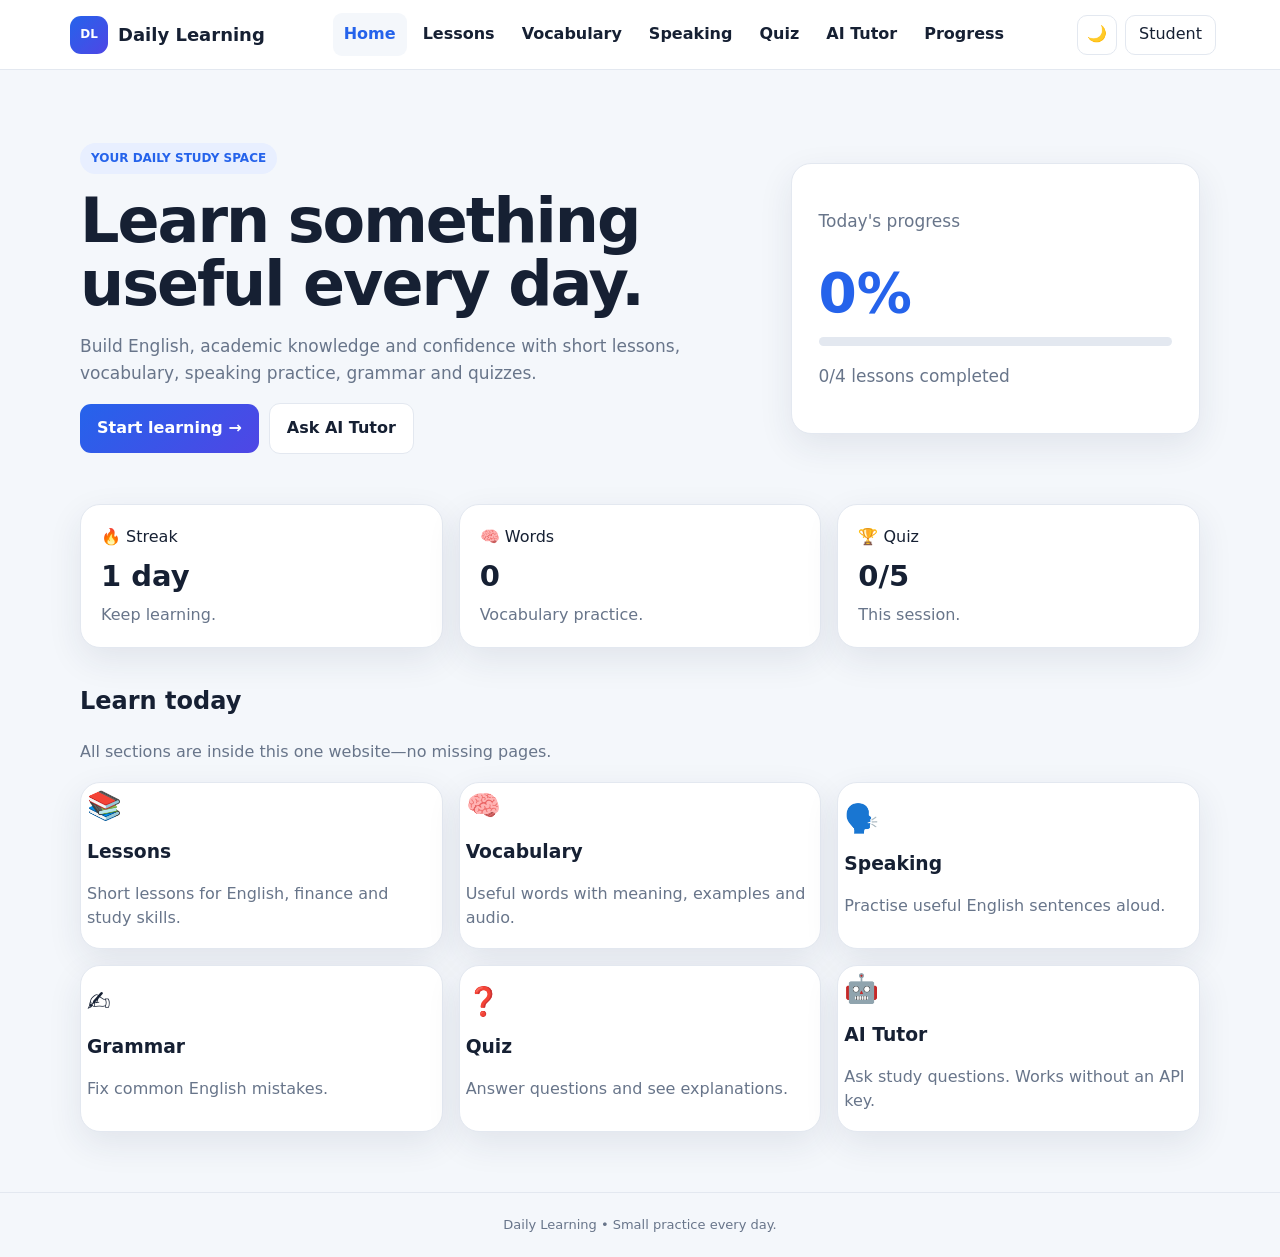
==== commit 6eb0cfb1: "Add files via upload" ====
--- a/index.html
+++ b/index.html
@@ -14,7 +14,7 @@
   <nav class="nav">
     <button data-page="home">Home</button><button data-page="lessons">Lessons</button>
     <button data-page="vocabulary">Vocabulary</button><button data-page="speaking">Speaking</button>
-    <button data-page="quiz">Quiz</button><button data-page="ai">AI Tutor</button>
+    <button data-page="quiz">Quiz</button><button data-page="ai">AI Tutor</button><button data-page="progress">Progress</button>
   </nav>
   <div class="actions"><button class="circle" id="themeBtn">🌙</button><button class="circle mobile-only" id="menuBtn">☰</button><button class="profile-btn" data-action="profile">Student</button></div>
 </header>
@@ -22,7 +22,7 @@
   <button data-page="home">🏠 Home</button><button data-page="lessons">📚 Lessons</button>
   <button data-page="vocabulary">🧠 Vocabulary</button><button data-page="speaking">🗣️ Speaking</button>
   <button data-page="grammar">✍️ Grammar</button><button data-page="quiz">❓ Quiz</button>
-  <button data-page="ai">🤖 AI Tutor</button><button data-page="progress">📊 Progress</button>
+  <button data-page="ai">🤖 AI Tutor</button><button data-page="flashcards">🃏 Flashcards</button><button data-page="planner">🗓️ Planner</button><button data-page="notes">📝 Notes</button><button data-page="goals">🎯 Goals</button><button data-page="progress">📊 Progress</button>
 </div>
 <main id="app"></main>
 <footer>Daily Learning • Small practice every day.</footer>
--- a/style.css
+++ b/style.css
@@ -17,6 +17,22 @@
 .word{text-align:center;padding:34px}.word h1{font-size:48px;letter-spacing:0;margin:8px 0}.phonetic{color:var(--blue);font-weight:800}.example{background:var(--bg);padding:15px;border-radius:12px;margin:18px 0}
 .options{display:grid;gap:10px;margin:18px 0}.option{padding:14px;text-align:left;border:1px solid var(--line);background:var(--card);border-radius:12px}.option.correct{border-color:var(--green);background:rgba(22,163,74,.1)}.option.wrong{border-color:var(--red);background:rgba(220,38,38,.1)}
 .chat{max-width:850px;margin:auto}.messages{display:grid;gap:10px;margin-bottom:12px;max-height:470px;overflow:auto}.msg{padding:13px 15px;border-radius:14px;max-width:85%;white-space:pre-wrap}.user{justify-self:end;background:var(--blue);color:#fff}.bot{justify-self:start;background:var(--card);border:1px solid var(--line)}.chatbar{display:flex;gap:8px}.chatbar input,.field{flex:1;padding:13px;border:1px solid var(--line);background:var(--card);color:var(--text);border-radius:11px;outline:0}.chatbar input:focus,.field:focus{border-color:var(--blue)}.quick{display:flex;gap:7px;flex-wrap:wrap;margin:12px 0}.quick button{border:1px solid var(--line);background:var(--card);padding:8px 11px;border-radius:99px}
-.modal{position:fixed;inset:0;background:rgba(0,0,0,.5);display:grid;place-items:center;padding:20px;z-index:50}.modal.hidden{display:none}.modal-box{width:min(440px,100%);background:var(--card);border-radius:20px;padding:24px}.field{width:100%;margin:7px 0 12px}.toast{position:fixed;right:18px;bottom:18px;background:#111827;color:#fff;padding:12px 16px;border-radius:10px;opacity:0;pointer-events:none;z-index:70;transition:.2s}.toast.show{opacity:1}
+.modal{position:fixed;inset:0;background:rgba(0,0,0,.5);display:grid;place-items:center;padding:20px;z-index:50}.modal.hidden{display:none}.hidden{display:none!important}.modal-box{width:min(440px,100%);background:var(--card);border-radius:20px;padding:24px}.field{width:100%;margin:7px 0 12px}.toast{position:fixed;right:18px;bottom:18px;background:#111827;color:#fff;padding:12px 16px;border-radius:10px;opacity:0;pointer-events:none;z-index:70;transition:.2s}.toast.show{opacity:1}
 @media(max-width:850px){.nav{display:none}.mobile-only{display:block}.hero,.lesson{grid-template-columns:1fr}.stats,.grid{grid-template-columns:1fr 1fr}}
-@media(max-width:560px){main{width:94%;padding-top:25px}.stats,.grid{grid-template-columns:1fr}.hero{padding-top:15px}.chatbar{flex-direction:column}h1{font-size:42px}.word h1{font-size:38px}.profile-btn{display:none}}+@media(max-width:560px){main{width:94%;padding-top:25px}.stats,.grid{grid-template-columns:1fr}.hero{padding-top:15px}.chatbar{flex-direction:column}h1{font-size:42px}.word h1{font-size:38px}.profile-btn{display:none}}
+/* v6 feature styles */
+.dashboard-grid{display:grid;grid-template-columns:1.4fr .8fr;gap:18px}.mini-calendar{display:grid;grid-template-columns:repeat(7,1fr);gap:6px;margin-top:12px}.day{padding:8px 4px;text-align:center;border:1px solid var(--line);border-radius:9px;background:var(--card);font-size:12px}.day.today{background:var(--blue);color:#fff;border-color:var(--blue);font-weight:800}.checklist{display:grid;gap:10px}.check{display:flex;gap:10px;align-items:center;padding:12px;border:1px solid var(--line);border-radius:11px}.check input{accent-color:var(--blue)}.flash{min-height:250px;display:grid;place-items:center;text-align:center;padding:28px}.flash-word{font-size:46px;font-weight:900}.note-area{width:100%;min-height:260px;padding:15px;border:1px solid var(--line);background:var(--card);color:var(--text);border-radius:12px;resize:vertical}.goal{display:flex;align-items:center;gap:12px;padding:14px;border-bottom:1px solid var(--line)}.goal:last-child{border-bottom:0}.badge{display:inline-block;padding:5px 9px;border-radius:99px;background:var(--bg);font-size:12px;font-weight:800}.timer{text-align:center;padding:25px}.timer-num{font-size:64px;font-weight:900;letter-spacing:2px}.leader-row{display:grid;grid-template-columns:40px 1fr auto;gap:10px;align-items:center;padding:13px;border-bottom:1px solid var(--line)}@media(max-width:850px){.dashboard-grid{grid-template-columns:1fr}}
+
+/* v7 AI Tutor */
+.ai-shell{max-width:1050px;margin:auto}.ai-toolbar{display:flex;gap:8px;flex-wrap:wrap;align-items:center;margin-bottom:14px}
+.ai-toolbar select,.ai-toolbar button{border:1px solid var(--line);background:var(--card);color:var(--text);border-radius:10px;padding:10px 12px}
+.ai-toolbar .active{border-color:var(--blue);color:var(--blue);font-weight:800}
+.ai-status{font-size:12px;color:var(--muted);margin-left:auto}
+.ai-answer{padding:22px;line-height:1.75;white-space:normal}.ai-answer h1,.ai-answer h2,.ai-answer h3{letter-spacing:0;margin-top:18px}.ai-answer h1{font-size:30px}.ai-answer h2{font-size:23px}.ai-answer h3{font-size:18px}
+.ai-answer p{margin:9px 0}.ai-answer ul,.ai-answer ol{padding-left:25px}.ai-answer code{background:var(--bg);padding:2px 5px;border-radius:5px}.ai-answer pre{background:#0b1220;color:#e5edf8;padding:15px;border-radius:12px;overflow:auto}
+.ai-answer blockquote{border-left:4px solid var(--blue);margin:14px 0;padding:8px 14px;background:rgba(37,99,235,.07)}
+.ai-sources{border-top:1px solid var(--line);margin-top:18px;padding-top:12px}.ai-sources a{color:var(--blue);text-decoration:none;display:block;margin:5px 0}
+.ai-config{display:grid;grid-template-columns:1fr 1fr;gap:12px}.ai-config .full{grid-column:1/-1}
+.ai-key{font-family:monospace}.ai-note{font-size:12px;color:var(--muted)}
+.ai-chip{border:1px solid var(--line);background:var(--card);border-radius:99px;padding:8px 11px}
+@media(max-width:650px){.ai-config{grid-template-columns:1fr}.ai-config .full{grid-column:auto}.ai-status{width:100%;margin-left:0}}
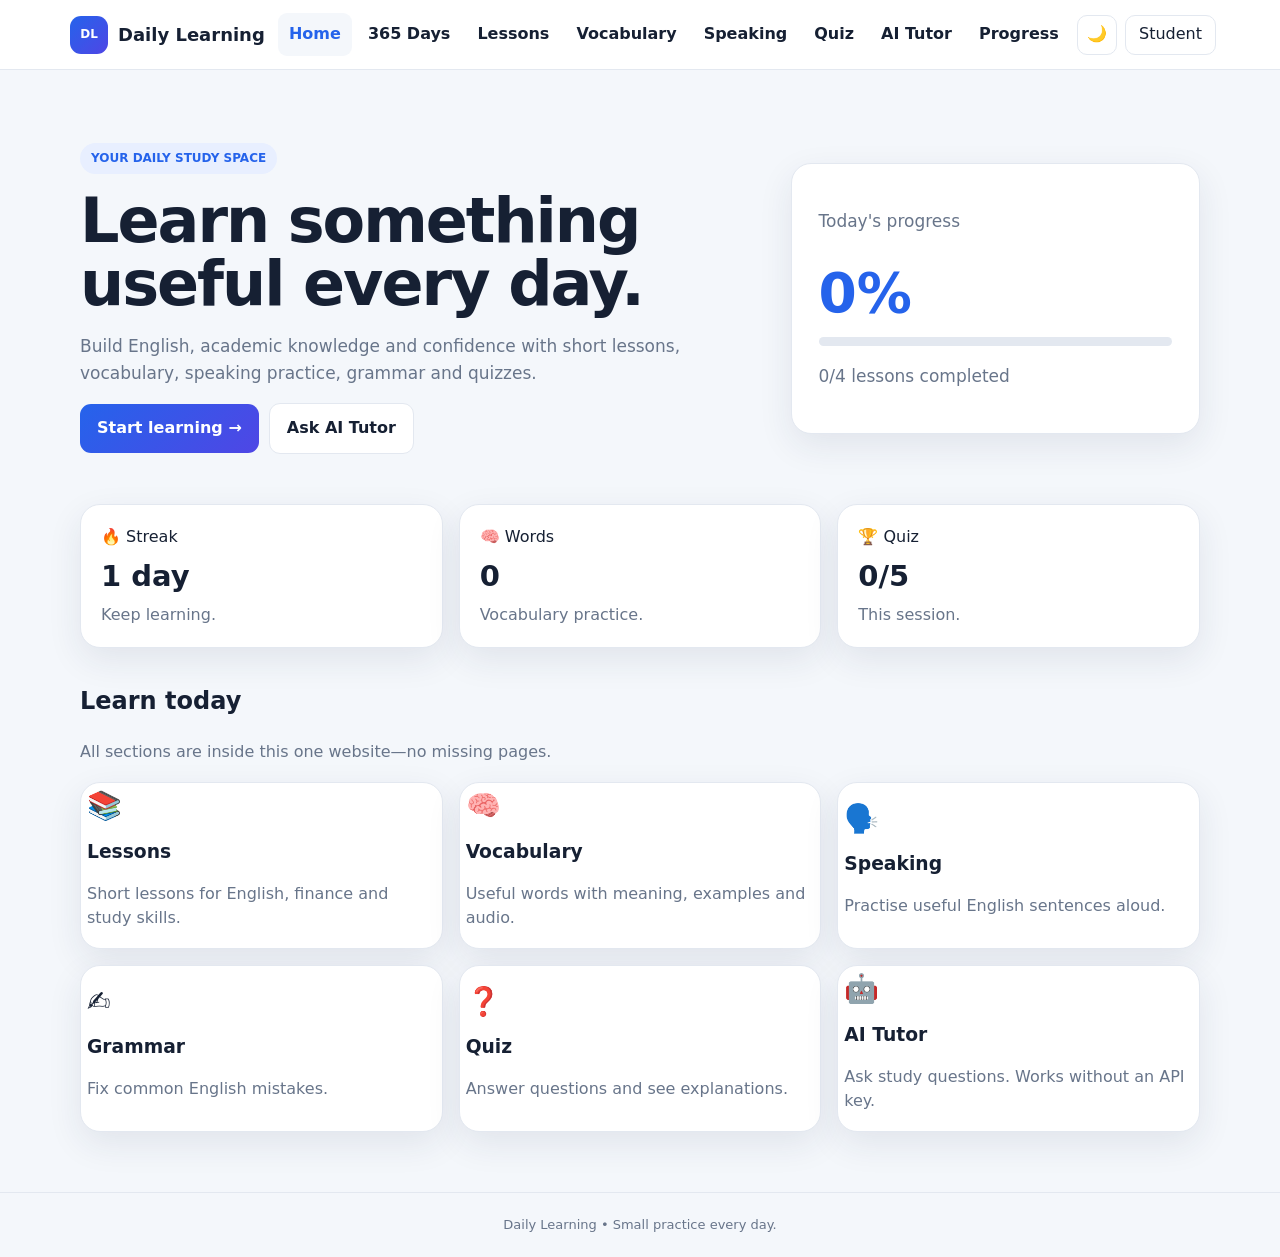
==== commit 5874f9c3: "Add files via upload" ====
--- a/index.html
+++ b/index.html
@@ -12,14 +12,14 @@
 <header class="topbar">
   <button class="brand" data-page="home"><span class="logo">DL</span><span>Daily Learning</span></button>
   <nav class="nav">
-    <button data-page="home">Home</button><button data-page="lessons">Lessons</button>
+    <button data-page="home">Home</button><button data-page="daily">365 Days</button><button data-page="lessons">Lessons</button>
     <button data-page="vocabulary">Vocabulary</button><button data-page="speaking">Speaking</button>
     <button data-page="quiz">Quiz</button><button data-page="ai">AI Tutor</button><button data-page="progress">Progress</button>
   </nav>
   <div class="actions"><button class="circle" id="themeBtn">🌙</button><button class="circle mobile-only" id="menuBtn">☰</button><button class="profile-btn" data-action="profile">Student</button></div>
 </header>
 <div id="mobileNav" class="mobile-nav">
-  <button data-page="home">🏠 Home</button><button data-page="lessons">📚 Lessons</button>
+  <button data-page="home">🏠 Home</button><button data-page="daily">📅 365 Days</button><button data-page="lessons">📚 Lessons</button>
   <button data-page="vocabulary">🧠 Vocabulary</button><button data-page="speaking">🗣️ Speaking</button>
   <button data-page="grammar">✍️ Grammar</button><button data-page="quiz">❓ Quiz</button>
   <button data-page="ai">🤖 AI Tutor</button><button data-page="flashcards">🃏 Flashcards</button><button data-page="planner">🗓️ Planner</button><button data-page="notes">📝 Notes</button><button data-page="goals">🎯 Goals</button><button data-page="progress">📊 Progress</button>
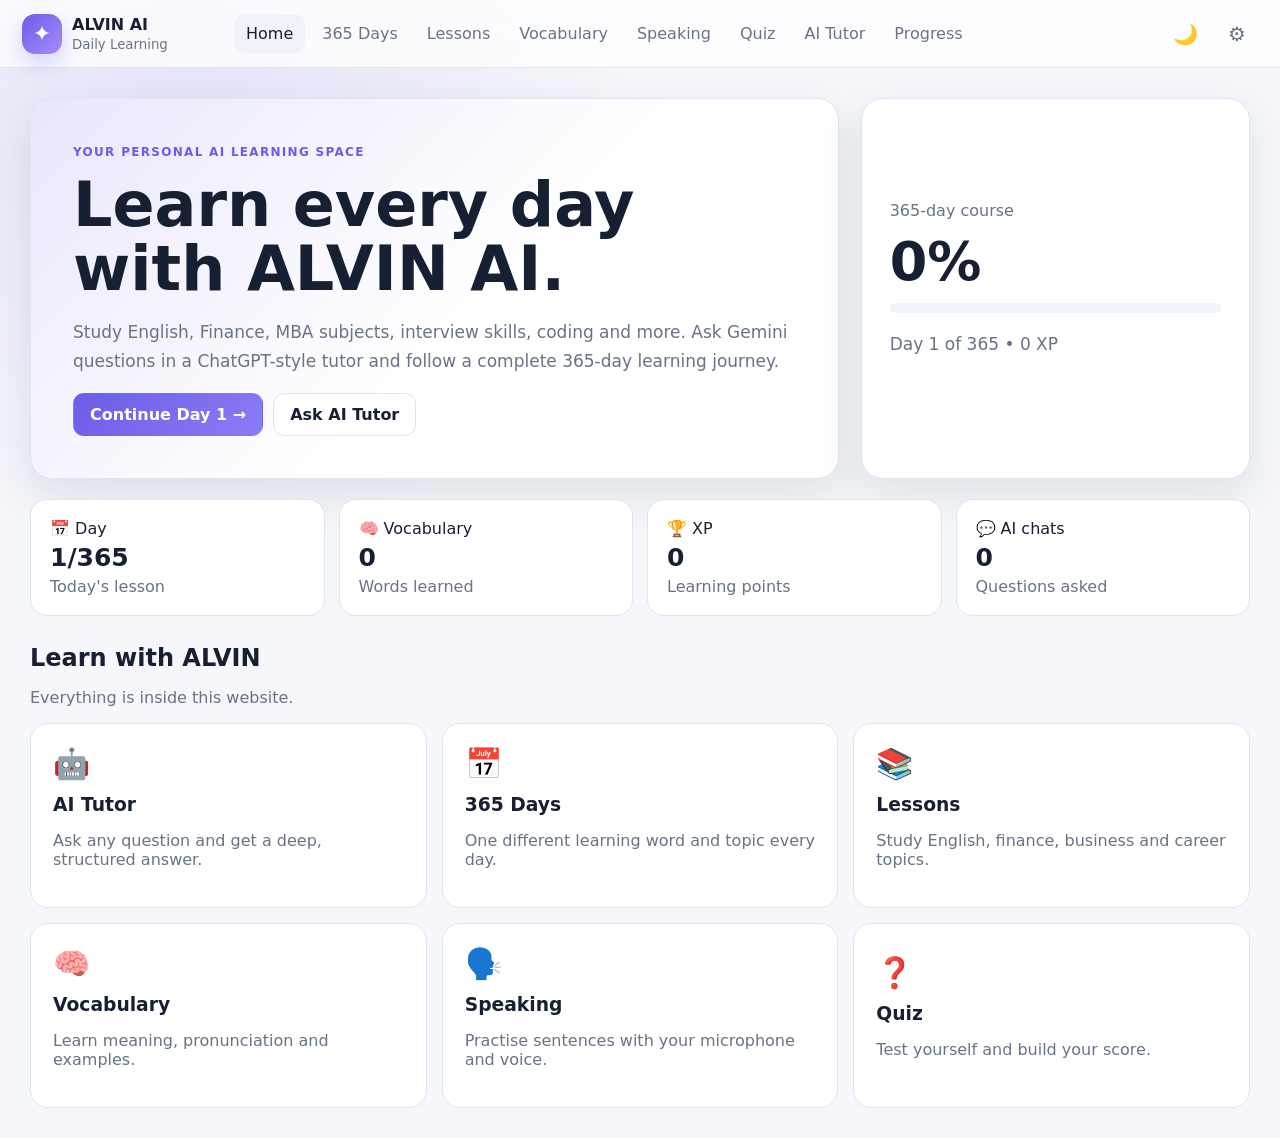
==== commit 142d07b4: "Add files via upload" ====
--- a/index.html
+++ b/index.html
@@ -1,32 +1,60 @@
-<!doctype html>
+<!DOCTYPE html>
 <html lang="en">
 <head>
-<meta charset="utf-8">
-<meta name="viewport" content="width=device-width,initial-scale=1">
-<meta name="theme-color" content="#2563eb">
-<title>Daily Learning</title>
-<link rel="stylesheet" href="style.css">
+  <meta charset="UTF-8">
+  <meta name="viewport" content="width=device-width, initial-scale=1.0">
+  <meta name="theme-color" content="#0b1020">
+  <title>ALVIN AI — Daily Learning</title>
+  <link rel="stylesheet" href="style.css">
 </head>
 <body>
-<div id="toast" class="toast"></div>
-<header class="topbar">
-  <button class="brand" data-page="home"><span class="logo">DL</span><span>Daily Learning</span></button>
-  <nav class="nav">
-    <button data-page="home">Home</button><button data-page="daily">365 Days</button><button data-page="lessons">Lessons</button>
-    <button data-page="vocabulary">Vocabulary</button><button data-page="speaking">Speaking</button>
-    <button data-page="quiz">Quiz</button><button data-page="ai">AI Tutor</button><button data-page="progress">Progress</button>
-  </nav>
-  <div class="actions"><button class="circle" id="themeBtn">🌙</button><button class="circle mobile-only" id="menuBtn">☰</button><button class="profile-btn" data-action="profile">Student</button></div>
-</header>
-<div id="mobileNav" class="mobile-nav">
-  <button data-page="home">🏠 Home</button><button data-page="daily">📅 365 Days</button><button data-page="lessons">📚 Lessons</button>
-  <button data-page="vocabulary">🧠 Vocabulary</button><button data-page="speaking">🗣️ Speaking</button>
-  <button data-page="grammar">✍️ Grammar</button><button data-page="quiz">❓ Quiz</button>
-  <button data-page="ai">🤖 AI Tutor</button><button data-page="flashcards">🃏 Flashcards</button><button data-page="planner">🗓️ Planner</button><button data-page="notes">📝 Notes</button><button data-page="goals">🎯 Goals</button><button data-page="progress">📊 Progress</button>
-</div>
-<main id="app"></main>
-<footer>Daily Learning • Small practice every day.</footer>
-<div id="modal" class="modal hidden"></div>
-<script src="script.js"></script>
+  <div id="app"></div>
+
+  <div id="toast" class="toast"></div>
+
+  <div id="settingsModal" class="modal hidden">
+    <div class="modal-card">
+      <button class="modal-close" id="closeSettings">×</button>
+      <div class="modal-title">
+        <div class="logo small">✦</div>
+        <div>
+          <h2>Gemini AI Settings</h2>
+          <p>Connect your own Gemini API key.</p>
+        </div>
+      </div>
+
+      <div class="warning">
+        <strong>Important:</strong> Do not paste a private or company API key into a public GitHub repository.
+        This static GitHub Pages version stores the key only in this browser's local storage. For a public app,
+        use a server-side secret instead.
+      </div>
+
+      <label for="apiKey">Gemini API key</label>
+      <div class="key-row">
+        <input id="apiKey" type="password" placeholder="Paste your Gemini API key">
+        <button class="icon-btn" id="toggleKey">Show</button>
+      </div>
+
+      <label for="modelSelect">Gemini model</label>
+      <select id="modelSelect">
+        <option value="gemini-3.7-flash">Gemini 3.7 Flash</option>
+        <option value="gemini-3.6-flash">Gemini 3.6 Flash</option>
+        <option value="gemini-3.5-flash">Gemini 3.5 Flash</option>
+      </select>
+
+      <label class="check-row">
+        <input id="webSearch" type="checkbox">
+        <span><strong>Google Search grounding</strong><small>Use current web information when supported by your API account.</small></span>
+      </label>
+
+      <div class="settings-actions">
+        <button class="btn ghost" id="removeKey">Remove key</button>
+        <button class="btn primary" id="saveSettings">Save & Test</button>
+      </div>
+      <p class="settings-status" id="settingsStatus"></p>
+    </div>
+  </div>
+
+  <script src="script.js"></script>
 </body>
-</html>+</html>
--- a/style.css
+++ b/style.css
@@ -1,38 +1,114 @@
-*{box-sizing:border-box}html{scroll-behavior:smooth}
-:root{--bg:#f4f7fb;--card:#fff;--text:#162033;--muted:#68758a;--line:#e3e8f0;--blue:#2563eb;--blue2:#4f46e5;--green:#16a34a;--red:#dc2626;--shadow:0 12px 35px rgba(28,45,78,.09)}
-body.dark{--bg:#0c1424;--card:#151f33;--text:#f3f6fc;--muted:#aab5c7;--line:#2a3850;--shadow:0 15px 38px rgba(0,0,0,.3)}
-body{margin:0;background:var(--bg);color:var(--text);font-family:Inter,system-ui,-apple-system,"Segoe UI",sans-serif;line-height:1.55}
-button,input{font:inherit}button{cursor:pointer;color:inherit}.topbar{height:70px;position:sticky;top:0;z-index:30;display:flex;align-items:center;justify-content:space-between;padding:0 5%;background:var(--card);border-bottom:1px solid var(--line)}
-.brand{border:0;background:none;display:flex;gap:10px;align-items:center;font-weight:850;font-size:18px}.logo{width:38px;height:38px;border-radius:11px;background:linear-gradient(135deg,var(--blue),var(--blue2));color:#fff;display:grid;place-items:center;font-size:12px}
-.nav{display:flex;gap:5px}.nav button,.mobile-nav button{border:0;background:none;padding:9px 11px;border-radius:9px;font-weight:650}.nav button:hover,.nav button.active,.mobile-nav button:hover{background:var(--bg);color:var(--blue)}
-.actions{display:flex;align-items:center;gap:8px}.circle,.profile-btn{border:1px solid var(--line);background:var(--card);border-radius:10px;height:40px}.circle{width:40px}.profile-btn{padding:0 13px}.mobile-only{display:none}
-.mobile-nav{display:none;background:var(--card);border-bottom:1px solid var(--line);padding:10px 5%;position:fixed;top:70px;left:0;right:0;z-index:29}.mobile-nav.open{display:grid}.mobile-nav button{text-align:left;padding:12px}
-main{width:min(1120px,92%);margin:auto;min-height:calc(100vh - 120px);padding:38px 0 60px}footer{text-align:center;padding:22px;color:var(--muted);border-top:1px solid var(--line);font-size:13px}
-.hero{display:grid;grid-template-columns:1.25fr .75fr;gap:28px;align-items:center;padding:35px 0}.eyebrow{display:inline-block;background:#e8efff;color:var(--blue);padding:6px 11px;border-radius:99px;font-size:12px;font-weight:800}.dark .eyebrow{background:#1c315e}
-h1{font-size:clamp(38px,6vw,62px);line-height:1.03;letter-spacing:-2px;margin:15px 0}.hero p{font-size:17px;color:var(--muted);max-width:680px}.hero-card,.card,.stat{background:var(--card);border:1px solid var(--line);border-radius:20px;box-shadow:var(--shadow)}.hero-card{padding:27px}.big{font-size:55px;font-weight:900;color:var(--blue)}
-.btn{border:0;border-radius:11px;padding:12px 17px;font-weight:800}.primary{background:linear-gradient(135deg,var(--blue),var(--blue2));color:#fff}.secondary{background:var(--card);border:1px solid var(--line)}.danger{background:#fee2e2;color:#991b1b}.btn:hover{transform:translateY(-1px)}
-.row{display:flex;gap:10px;flex-wrap:wrap;align-items:center}.stats,.grid{display:grid;grid-template-columns:repeat(3,1fr);gap:16px}.stats{margin-top:15px}.stat{padding:20px}.stat strong{font-size:29px;display:block;margin:4px 0}.muted{color:var(--muted)}
-.section{margin-top:35px}.grid{margin-top:17px}.feature{min-height:160px;text-align:left}.feature .ico{font-size:28px}.feature h3{margin:9px 0 5px}
-.head{margin-bottom:20px}.head h2{font-size:32px;margin:0 0 5px}.lesson{display:grid;grid-template-columns:2fr 1fr;gap:18px}.lesson-main{padding:28px}.tip{background:rgba(37,99,235,.08);border-left:4px solid var(--blue);padding:14px;border-radius:8px;margin:18px 0}.progress{height:9px;background:var(--line);border-radius:99px;overflow:hidden}.progress i{display:block;height:100%;background:linear-gradient(90deg,var(--blue),var(--blue2))}
-.word{text-align:center;padding:34px}.word h1{font-size:48px;letter-spacing:0;margin:8px 0}.phonetic{color:var(--blue);font-weight:800}.example{background:var(--bg);padding:15px;border-radius:12px;margin:18px 0}
-.options{display:grid;gap:10px;margin:18px 0}.option{padding:14px;text-align:left;border:1px solid var(--line);background:var(--card);border-radius:12px}.option.correct{border-color:var(--green);background:rgba(22,163,74,.1)}.option.wrong{border-color:var(--red);background:rgba(220,38,38,.1)}
-.chat{max-width:850px;margin:auto}.messages{display:grid;gap:10px;margin-bottom:12px;max-height:470px;overflow:auto}.msg{padding:13px 15px;border-radius:14px;max-width:85%;white-space:pre-wrap}.user{justify-self:end;background:var(--blue);color:#fff}.bot{justify-self:start;background:var(--card);border:1px solid var(--line)}.chatbar{display:flex;gap:8px}.chatbar input,.field{flex:1;padding:13px;border:1px solid var(--line);background:var(--card);color:var(--text);border-radius:11px;outline:0}.chatbar input:focus,.field:focus{border-color:var(--blue)}.quick{display:flex;gap:7px;flex-wrap:wrap;margin:12px 0}.quick button{border:1px solid var(--line);background:var(--card);padding:8px 11px;border-radius:99px}
-.modal{position:fixed;inset:0;background:rgba(0,0,0,.5);display:grid;place-items:center;padding:20px;z-index:50}.modal.hidden{display:none}.hidden{display:none!important}.modal-box{width:min(440px,100%);background:var(--card);border-radius:20px;padding:24px}.field{width:100%;margin:7px 0 12px}.toast{position:fixed;right:18px;bottom:18px;background:#111827;color:#fff;padding:12px 16px;border-radius:10px;opacity:0;pointer-events:none;z-index:70;transition:.2s}.toast.show{opacity:1}
-@media(max-width:850px){.nav{display:none}.mobile-only{display:block}.hero,.lesson{grid-template-columns:1fr}.stats,.grid{grid-template-columns:1fr 1fr}}
-@media(max-width:560px){main{width:94%;padding-top:25px}.stats,.grid{grid-template-columns:1fr}.hero{padding-top:15px}.chatbar{flex-direction:column}h1{font-size:42px}.word h1{font-size:38px}.profile-btn{display:none}}
-/* v6 feature styles */
-.dashboard-grid{display:grid;grid-template-columns:1.4fr .8fr;gap:18px}.mini-calendar{display:grid;grid-template-columns:repeat(7,1fr);gap:6px;margin-top:12px}.day{padding:8px 4px;text-align:center;border:1px solid var(--line);border-radius:9px;background:var(--card);font-size:12px}.day.today{background:var(--blue);color:#fff;border-color:var(--blue);font-weight:800}.checklist{display:grid;gap:10px}.check{display:flex;gap:10px;align-items:center;padding:12px;border:1px solid var(--line);border-radius:11px}.check input{accent-color:var(--blue)}.flash{min-height:250px;display:grid;place-items:center;text-align:center;padding:28px}.flash-word{font-size:46px;font-weight:900}.note-area{width:100%;min-height:260px;padding:15px;border:1px solid var(--line);background:var(--card);color:var(--text);border-radius:12px;resize:vertical}.goal{display:flex;align-items:center;gap:12px;padding:14px;border-bottom:1px solid var(--line)}.goal:last-child{border-bottom:0}.badge{display:inline-block;padding:5px 9px;border-radius:99px;background:var(--bg);font-size:12px;font-weight:800}.timer{text-align:center;padding:25px}.timer-num{font-size:64px;font-weight:900;letter-spacing:2px}.leader-row{display:grid;grid-template-columns:40px 1fr auto;gap:10px;align-items:center;padding:13px;border-bottom:1px solid var(--line)}@media(max-width:850px){.dashboard-grid{grid-template-columns:1fr}}
-
-/* v7 AI Tutor */
-.ai-shell{max-width:1050px;margin:auto}.ai-toolbar{display:flex;gap:8px;flex-wrap:wrap;align-items:center;margin-bottom:14px}
-.ai-toolbar select,.ai-toolbar button{border:1px solid var(--line);background:var(--card);color:var(--text);border-radius:10px;padding:10px 12px}
-.ai-toolbar .active{border-color:var(--blue);color:var(--blue);font-weight:800}
-.ai-status{font-size:12px;color:var(--muted);margin-left:auto}
-.ai-answer{padding:22px;line-height:1.75;white-space:normal}.ai-answer h1,.ai-answer h2,.ai-answer h3{letter-spacing:0;margin-top:18px}.ai-answer h1{font-size:30px}.ai-answer h2{font-size:23px}.ai-answer h3{font-size:18px}
-.ai-answer p{margin:9px 0}.ai-answer ul,.ai-answer ol{padding-left:25px}.ai-answer code{background:var(--bg);padding:2px 5px;border-radius:5px}.ai-answer pre{background:#0b1220;color:#e5edf8;padding:15px;border-radius:12px;overflow:auto}
-.ai-answer blockquote{border-left:4px solid var(--blue);margin:14px 0;padding:8px 14px;background:rgba(37,99,235,.07)}
-.ai-sources{border-top:1px solid var(--line);margin-top:18px;padding-top:12px}.ai-sources a{color:var(--blue);text-decoration:none;display:block;margin:5px 0}
-.ai-config{display:grid;grid-template-columns:1fr 1fr;gap:12px}.ai-config .full{grid-column:1/-1}
-.ai-key{font-family:monospace}.ai-note{font-size:12px;color:var(--muted)}
-.ai-chip{border:1px solid var(--line);background:var(--card);border-radius:99px;padding:8px 11px}
-@media(max-width:650px){.ai-config{grid-template-columns:1fr}.ai-config .full{grid-column:auto}.ai-status{width:100%;margin-left:0}}
+*{box-sizing:border-box}
+:root{
+  --bg:#f5f7fb;--panel:#fff;--panel2:#f0f3f9;--text:#172033;--muted:#687386;
+  --line:#dfe5ef;--primary:#6c5ce7;--primary2:#8b7cf6;--shadow:0 16px 45px rgba(28,36,58,.10);
+  --user:#e9e5ff;--ai:#fff;--danger:#d64545;--good:#1f9d68
+}
+*{scrollbar-width:thin}
+body.dark{
+  --bg:#080c16;--panel:#111827;--panel2:#182133;--text:#f4f7ff;--muted:#9da8bb;
+  --line:#273247;--user:#30265d;--ai:#111827;--shadow:0 18px 55px rgba(0,0,0,.30)
+}
+body{margin:0;background:radial-gradient(circle at 15% 10%,rgba(108,92,231,.12),transparent 30%),var(--bg);color:var(--text);font-family:Inter,system-ui,-apple-system,Segoe UI,Roboto,Arial,sans-serif}
+button,input,textarea,select{font:inherit}
+button{cursor:pointer}
+.app-shell{min-height:100vh}
+.topbar{height:68px;display:flex;align-items:center;gap:22px;padding:0 22px;border-bottom:1px solid var(--line);background:rgba(255,255,255,.78);backdrop-filter:blur(18px);position:sticky;top:0;z-index:20}
+body.dark .topbar{background:rgba(8,12,22,.78)}
+.brand{display:flex;align-items:center;gap:10px;min-width:190px}
+.logo{width:40px;height:40px;border-radius:13px;display:grid;place-items:center;background:linear-gradient(135deg,var(--primary),#a78bfa);color:white;font-size:22px;box-shadow:0 9px 25px rgba(108,92,231,.28)}
+.logo.small{width:38px;height:38px}
+.brand strong{display:block;font-size:16px}.brand small{color:var(--muted)}
+.nav{display:flex;gap:5px;flex:1;overflow:auto}
+.nav button,.top-action{border:0;background:transparent;color:var(--muted);padding:10px 12px;border-radius:10px;white-space:nowrap}
+.nav button:hover,.nav button.active,.top-action:hover{background:var(--panel2);color:var(--text)}
+.top-actions{display:flex;gap:6px}
+.top-action{font-size:20px}
+.layout{display:flex;min-height:calc(100vh - 68px)}
+.sidebar{width:245px;border-right:1px solid var(--line);padding:20px 14px;background:rgba(255,255,255,.35)}
+body.dark .sidebar{background:rgba(0,0,0,.08)}
+.side-label{font-size:11px;font-weight:800;letter-spacing:1.2px;color:var(--muted);margin:18px 10px 8px}
+.side-btn{width:100%;border:0;background:transparent;color:var(--muted);padding:12px 13px;text-align:left;border-radius:11px;margin:2px 0}
+.side-btn:hover,.side-btn.active{background:var(--panel2);color:var(--text)}
+.main{flex:1;min-width:0}
+.container{max-width:1300px;margin:auto;padding:30px}
+.hero{display:grid;grid-template-columns:1.35fr .65fr;gap:22px;align-items:stretch}
+.hero-main,.hero-card,.card{background:var(--panel);border:1px solid var(--line);box-shadow:var(--shadow);border-radius:22px}
+.hero-main{padding:42px;background:linear-gradient(135deg,rgba(108,92,231,.15),transparent 55%),var(--panel)}
+.eyebrow{font-size:12px;font-weight:800;letter-spacing:1.3px;color:var(--primary)}
+.hero h1{font-size:clamp(32px,5vw,62px);line-height:1.03;margin:13px 0}
+.hero p{color:var(--muted);font-size:17px;line-height:1.7;max-width:720px}
+.hero-card{padding:28px;display:flex;flex-direction:column;justify-content:center}
+.big{font-size:54px;font-weight:900;margin:10px 0}
+.progress{height:10px;border-radius:99px;background:var(--panel2);overflow:hidden}
+.progress i{display:block;height:100%;background:linear-gradient(90deg,var(--primary),#a78bfa);border-radius:inherit}
+.row{display:flex;gap:10px;flex-wrap:wrap;align-items:center}
+.btn{border:1px solid var(--line);border-radius:11px;padding:11px 16px;font-weight:750}
+.btn.primary{background:linear-gradient(135deg,var(--primary),var(--primary2));color:#fff;border-color:transparent}
+.btn.secondary,.btn.ghost{background:var(--panel);color:var(--text)}
+.btn.danger{background:#fff0f0;color:var(--danger);border-color:#ffd1d1}
+body.dark .btn.danger{background:#351c22}
+.btn:disabled{opacity:.45;cursor:not-allowed}
+.stats{display:grid;grid-template-columns:repeat(4,1fr);gap:14px;margin:20px 0}
+.stat{padding:19px;border:1px solid var(--line);border-radius:17px;background:var(--panel)}
+.stat strong{display:block;font-size:25px;margin:5px 0}.muted{color:var(--muted)}
+.section{margin-top:28px}.section h2{margin-bottom:5px}
+.grid{display:grid;grid-template-columns:repeat(3,1fr);gap:15px}
+.feature{padding:22px;text-align:left;border:1px solid var(--line);background:var(--panel);border-radius:18px;color:var(--text)}
+.feature:hover{transform:translateY(-2px);box-shadow:var(--shadow)}
+.feature .ico{font-size:30px;margin-bottom:13px}.feature h3{margin:0 0 7px}
+.card{padding:22px}
+.lesson-grid{display:grid;grid-template-columns:1.6fr .7fr;gap:18px}
+.word-card{max-width:850px}.word{font-size:52px;font-weight:900;margin:5px 0}.phonetic{color:var(--primary);font-weight:700}
+.example{padding:15px;border-left:4px solid var(--primary);background:var(--panel2);border-radius:9px;margin:16px 0}
+.day-grid{display:grid;grid-template-columns:repeat(10,1fr);gap:7px}
+.day{padding:9px 4px;border:1px solid var(--line);border-radius:9px;background:var(--panel);color:var(--text)}
+.day.active{background:var(--primary);color:white}.day.done{border-color:var(--good)}
+.ai-layout{display:grid;grid-template-columns:235px minmax(0,1fr);height:calc(100vh - 68px)}
+.ai-side{border-right:1px solid var(--line);padding:14px;background:var(--panel)}
+.ai-side .side-btn{font-size:13px}
+.ai-main{min-width:0;display:flex;flex-direction:column;background:var(--bg)}
+.ai-head{display:flex;justify-content:space-between;align-items:center;padding:16px 22px;border-bottom:1px solid var(--line);background:var(--panel)}
+.ai-head h1{font-size:20px;margin:0}.status{font-size:12px;color:var(--muted)}
+.status.online{color:var(--good)}
+.chat{flex:1;overflow:auto;padding:24px;max-width:1000px;width:100%;margin:auto}
+.empty{text-align:center;padding:8vh 20px}.empty .logo{margin:auto;width:64px;height:64px;font-size:30px}
+.starters{display:grid;grid-template-columns:repeat(2,1fr);gap:10px;margin-top:24px}
+.starter{padding:15px;text-align:left;border:1px solid var(--line);border-radius:15px;background:var(--panel);color:var(--text)}
+.starter strong{display:block;margin-bottom:4px}
+.message{display:flex;gap:12px;margin:0 auto 22px;max-width:900px}
+.message.user{justify-content:flex-end}.avatar{width:34px;height:34px;flex:0 0 34px;border-radius:50%;display:grid;place-items:center;background:var(--panel2);font-size:13px;font-weight:800}
+.message.user .avatar{order:2;background:var(--primary);color:#fff}
+.bubble{max-width:82%;padding:15px 17px;border:1px solid var(--line);border-radius:17px;background:var(--ai);line-height:1.65;overflow-wrap:anywhere}
+.message.user .bubble{background:var(--user)}
+.bubble h2,.bubble h3{margin:12px 0 5px}.bubble p{margin:7px 0}.bubble ul{padding-left:22px}.bubble pre{background:#0a0e17;color:#f5f7ff;padding:14px;border-radius:12px;overflow:auto}
+.composer-wrap{border-top:1px solid var(--line);background:var(--panel);padding:13px 20px}
+.mode-row{display:flex;gap:7px;max-width:1000px;margin:0 auto 9px;overflow:auto}
+.mode{border:1px solid var(--line);background:var(--panel2);color:var(--muted);border-radius:999px;padding:7px 11px;white-space:nowrap}
+.mode.active{background:var(--primary);color:#fff;border-color:var(--primary)}
+.composer{max-width:1000px;margin:auto;display:flex;gap:8px;align-items:flex-end}
+.composer textarea{flex:1;resize:none;min-height:48px;max-height:150px;border:1px solid var(--line);background:var(--panel2);color:var(--text);border-radius:15px;padding:13px 14px;outline:none}
+.circle{width:48px;height:48px;border-radius:50%;border:1px solid var(--line);background:var(--panel2);color:var(--text)}
+.circle.send{background:var(--primary);color:#fff;border-color:var(--primary)}
+.attach{display:none}
+.note{max-width:1000px;margin:7px auto 0;font-size:11px;color:var(--muted)}
+.quiz-options{display:grid;gap:10px}.quiz-option{padding:13px;text-align:left;border:1px solid var(--line);border-radius:12px;background:var(--panel);color:var(--text)}
+.quiz-option.correct{border-color:#31a66f;background:#eaf9f2}.quiz-option.wrong{border-color:#dc6060;background:#fff0f0}
+body.dark .quiz-option.correct{background:#163126}.body.dark .quiz-option.wrong{background:#351c22}
+.table{width:100%;border-collapse:collapse}.table th,.table td{border:1px solid var(--line);padding:10px;text-align:left}
+.modal{position:fixed;inset:0;background:rgba(0,0,0,.62);display:grid;place-items:center;padding:18px;z-index:100}
+.modal.hidden{display:none}.modal-card{width:min(650px,100%);background:var(--panel);border:1px solid var(--line);border-radius:22px;padding:25px;position:relative;box-shadow:0 30px 100px rgba(0,0,0,.35)}
+.modal-close{position:absolute;right:14px;top:12px;border:0;background:transparent;color:var(--muted);font-size:28px}
+.modal-title{display:flex;gap:12px;align-items:center}.modal-title h2{margin:0}.modal-title p{margin:3px 0;color:var(--muted)}
+.modal-card label:not(.check-row){display:block;font-weight:750;margin:17px 0 7px}
+.modal-card input,.modal-card select{width:100%;border:1px solid var(--line);background:var(--panel2);color:var(--text);padding:12px;border-radius:11px;outline:none}
+.key-row{display:flex;gap:7px}.key-row input{flex:1}.icon-btn{border:1px solid var(--line);background:var(--panel2);color:var(--text);border-radius:11px;padding:0 14px}
+.warning{padding:12px;border-radius:12px;background:#fff6df;color:#705315;font-size:13px;line-height:1.5;margin:16px 0}
+body.dark .warning{background:#332b18;color:#e8d48c}
+.check-row{display:flex!important;gap:10px;align-items:flex-start;margin-top:16px!important}.check-row input{width:auto!important;margin-top:4px}.check-row small{display:block;color:var(--muted);font-weight:400;margin-top:3px}
+.settings-actions{display:flex;justify-content:space-between;gap:8px;margin-top:20px}.settings-status{min-height:20px;color:var(--muted)}
+.toast{position:fixed;left:50%;bottom:22px;transform:translate(-50%,20px);opacity:0;pointer-events:none;background:#151b2b;color:white;padding:12px 17px;border-radius:11px;z-index:200;transition:.25s}.toast.show{opacity:1;transform:translate(-50%,0)}
+.loading{display:inline-flex;gap:4px;align-items:center}.dot{width:7px;height:7px;background:var(--primary);border-radius:50%;animation:bounce .8s infinite alternate}.dot:nth-child(2){animation-delay:.2s}.dot:nth-child(3){animation-delay:.4s}
+@keyframes bounce{to{transform:translateY(-5px);opacity:.45}}
+@media(max-width:1000px){.sidebar{display:none}.grid{grid-template-columns:repeat(2,1fr)}.stats{grid-template-columns:repeat(2,1fr)}.hero{grid-template-columns:1fr}.lesson-grid{grid-template-columns:1fr}.ai-layout{grid-template-columns:1fr}.ai-side{display:none}.day-grid{grid-template-columns:repeat(7,1fr)}}
+@media(max-width:650px){.topbar{padding:0 10px;gap:8px}.brand{min-width:auto}.brand div{display:none}.nav{display:none}.container{padding:16px}.hero-main{padding:27px}.grid,.stats,.starters{grid-template-columns:1fr}.chat{padding:15px}.bubble{max-width:90%}.composer-wrap{padding:10px}.day-grid{grid-template-columns:repeat(5,1fr)}.big{font-size:42px}}
